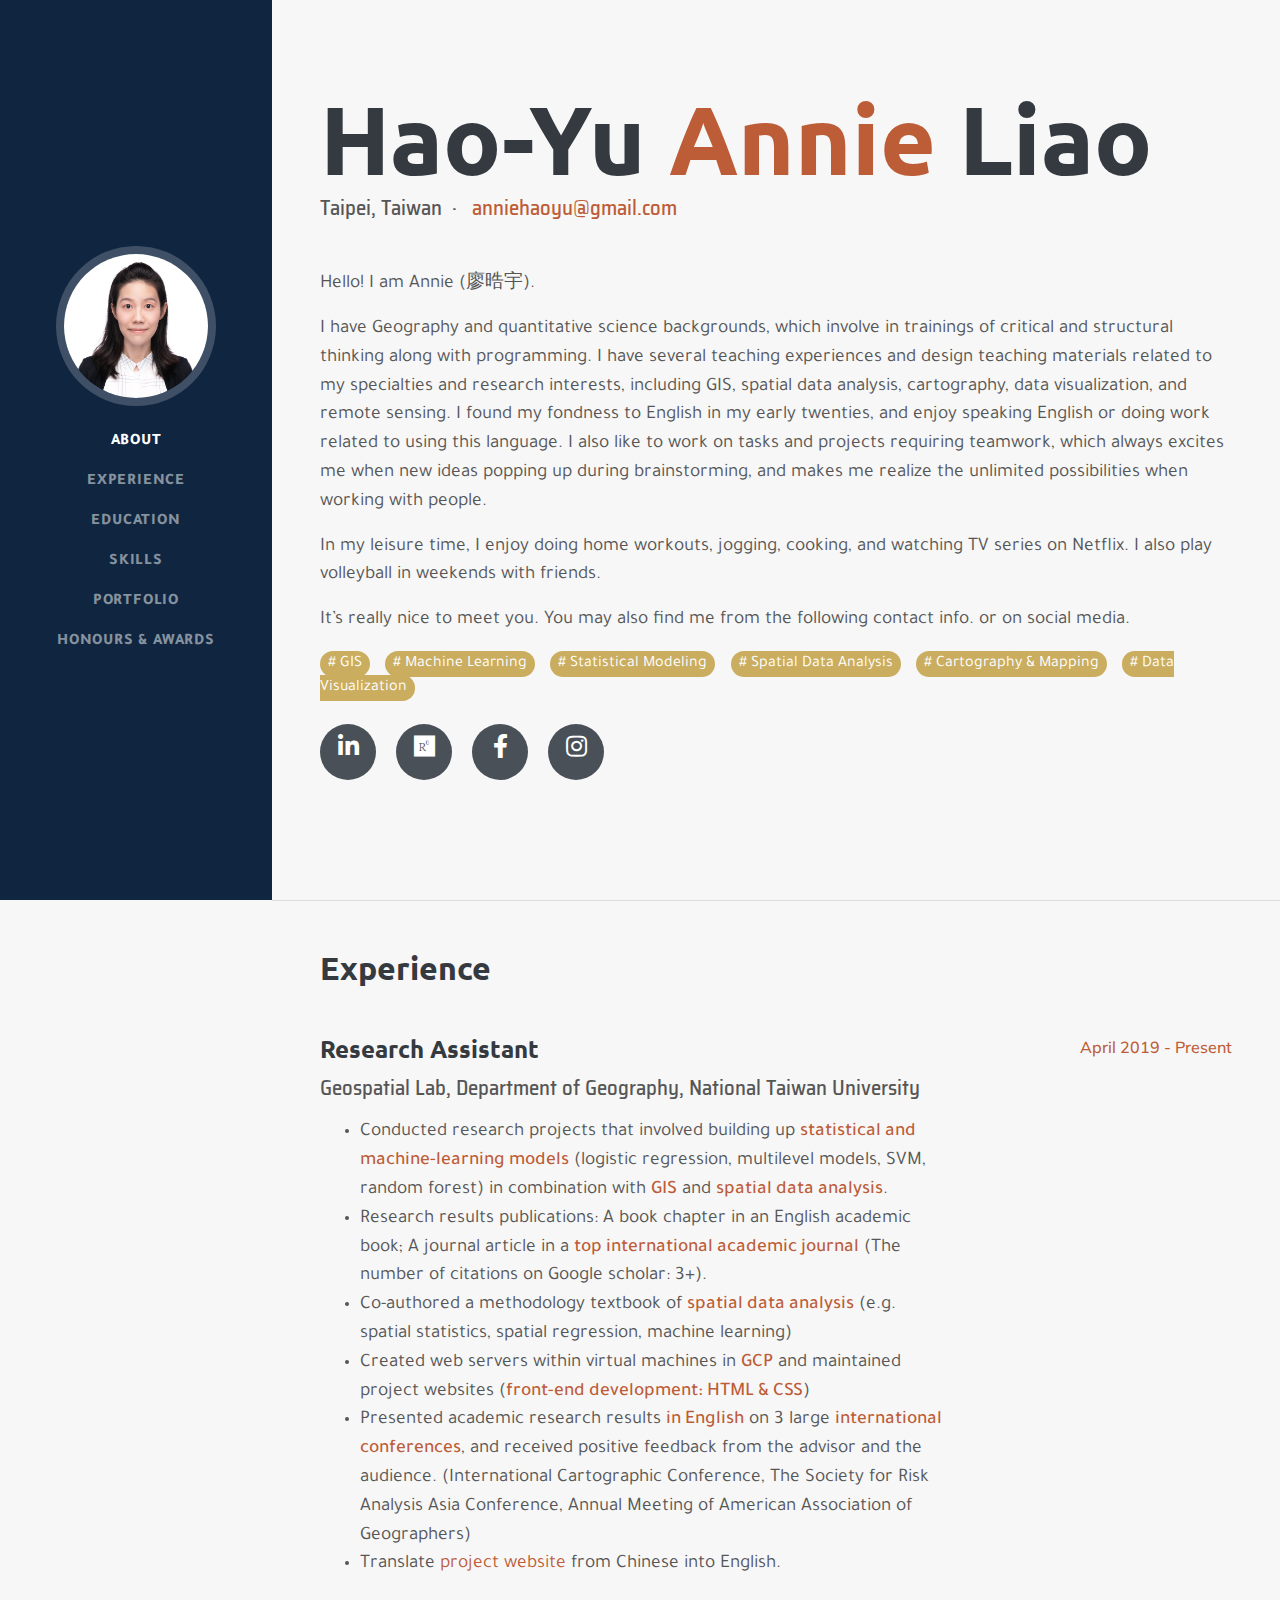
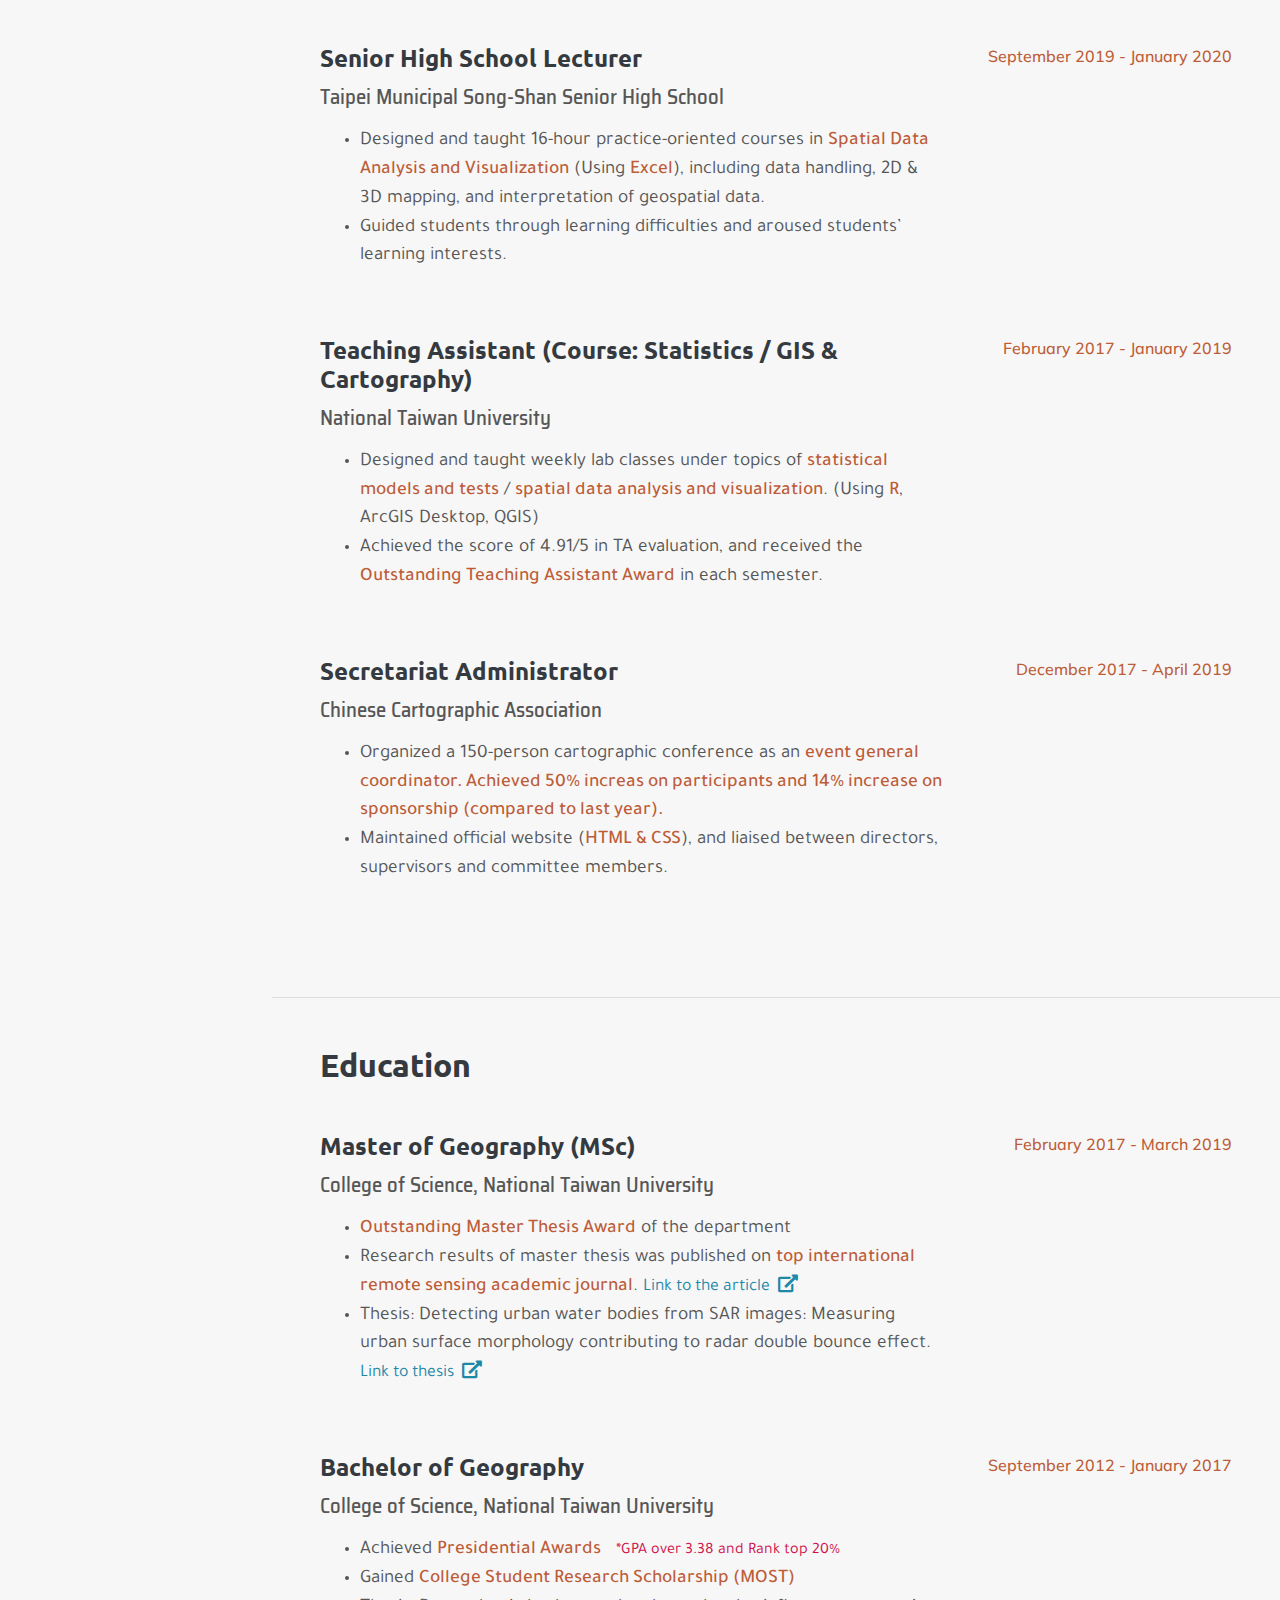
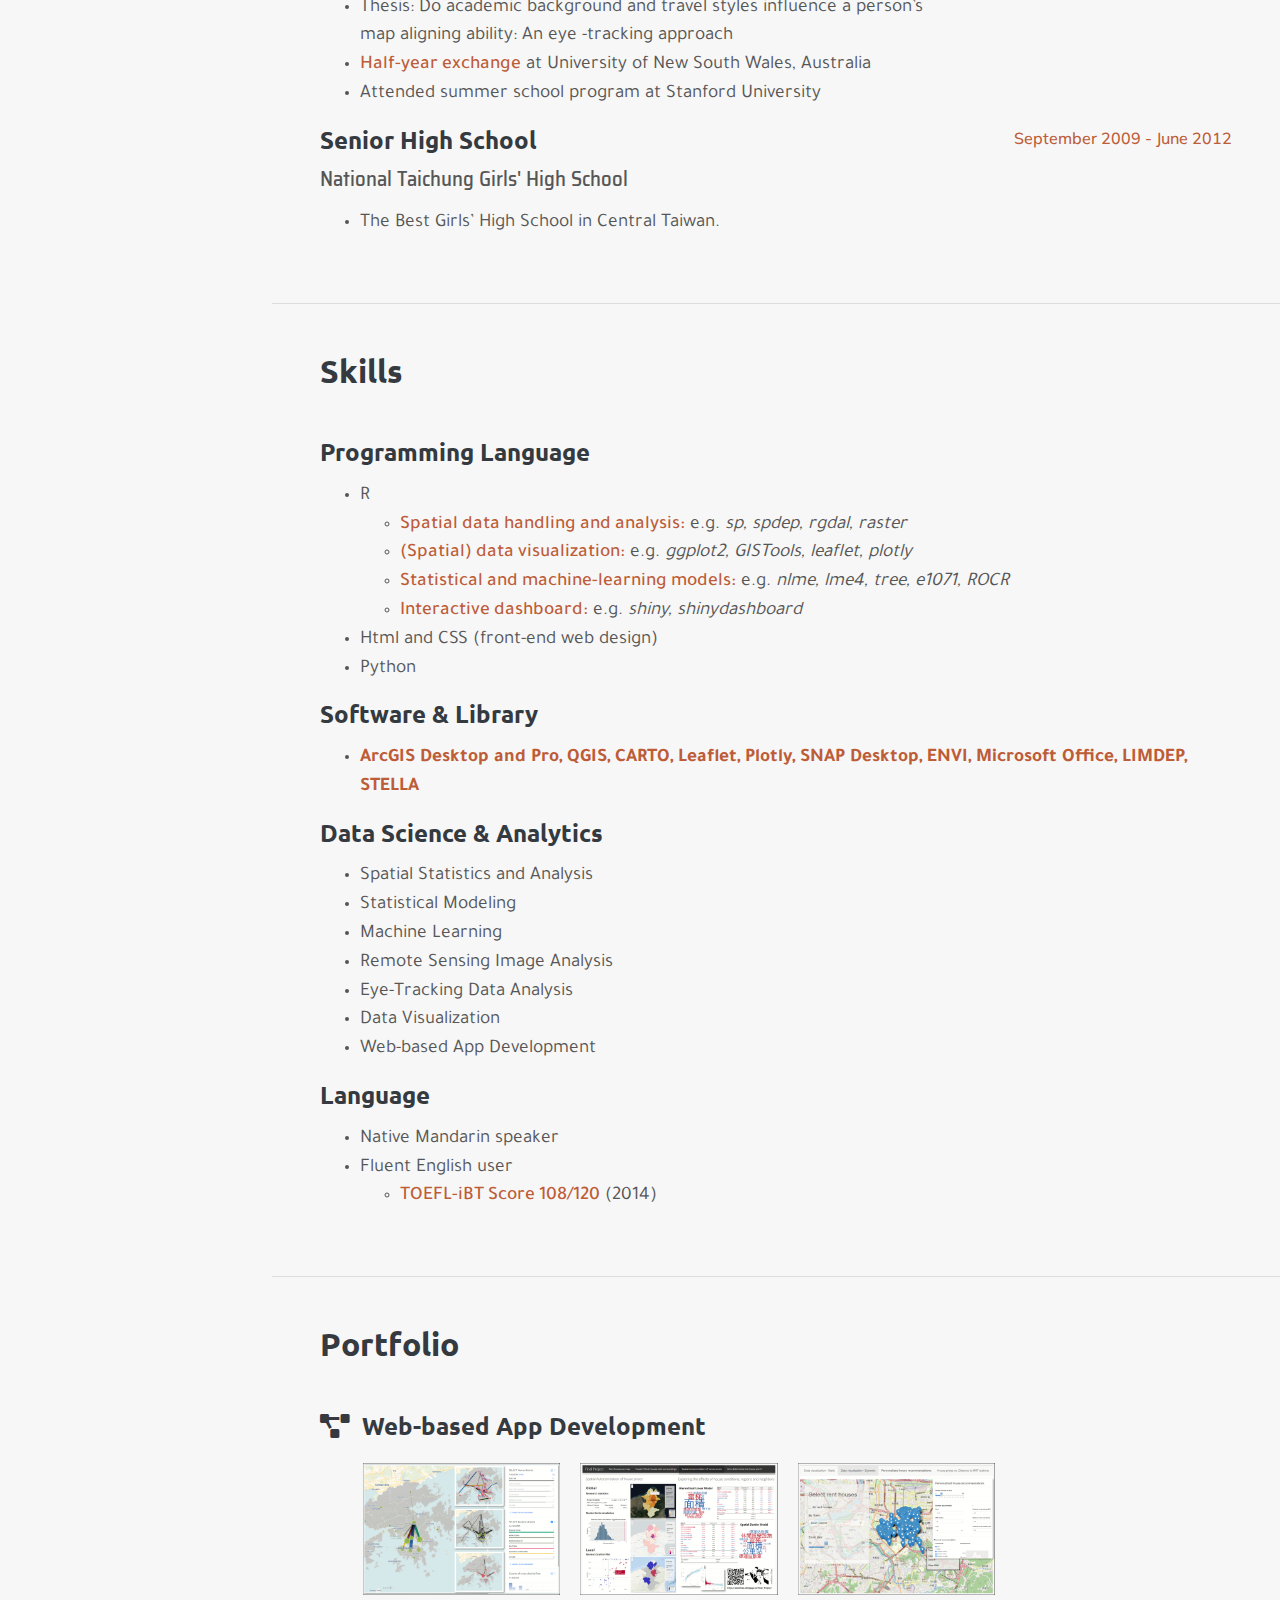
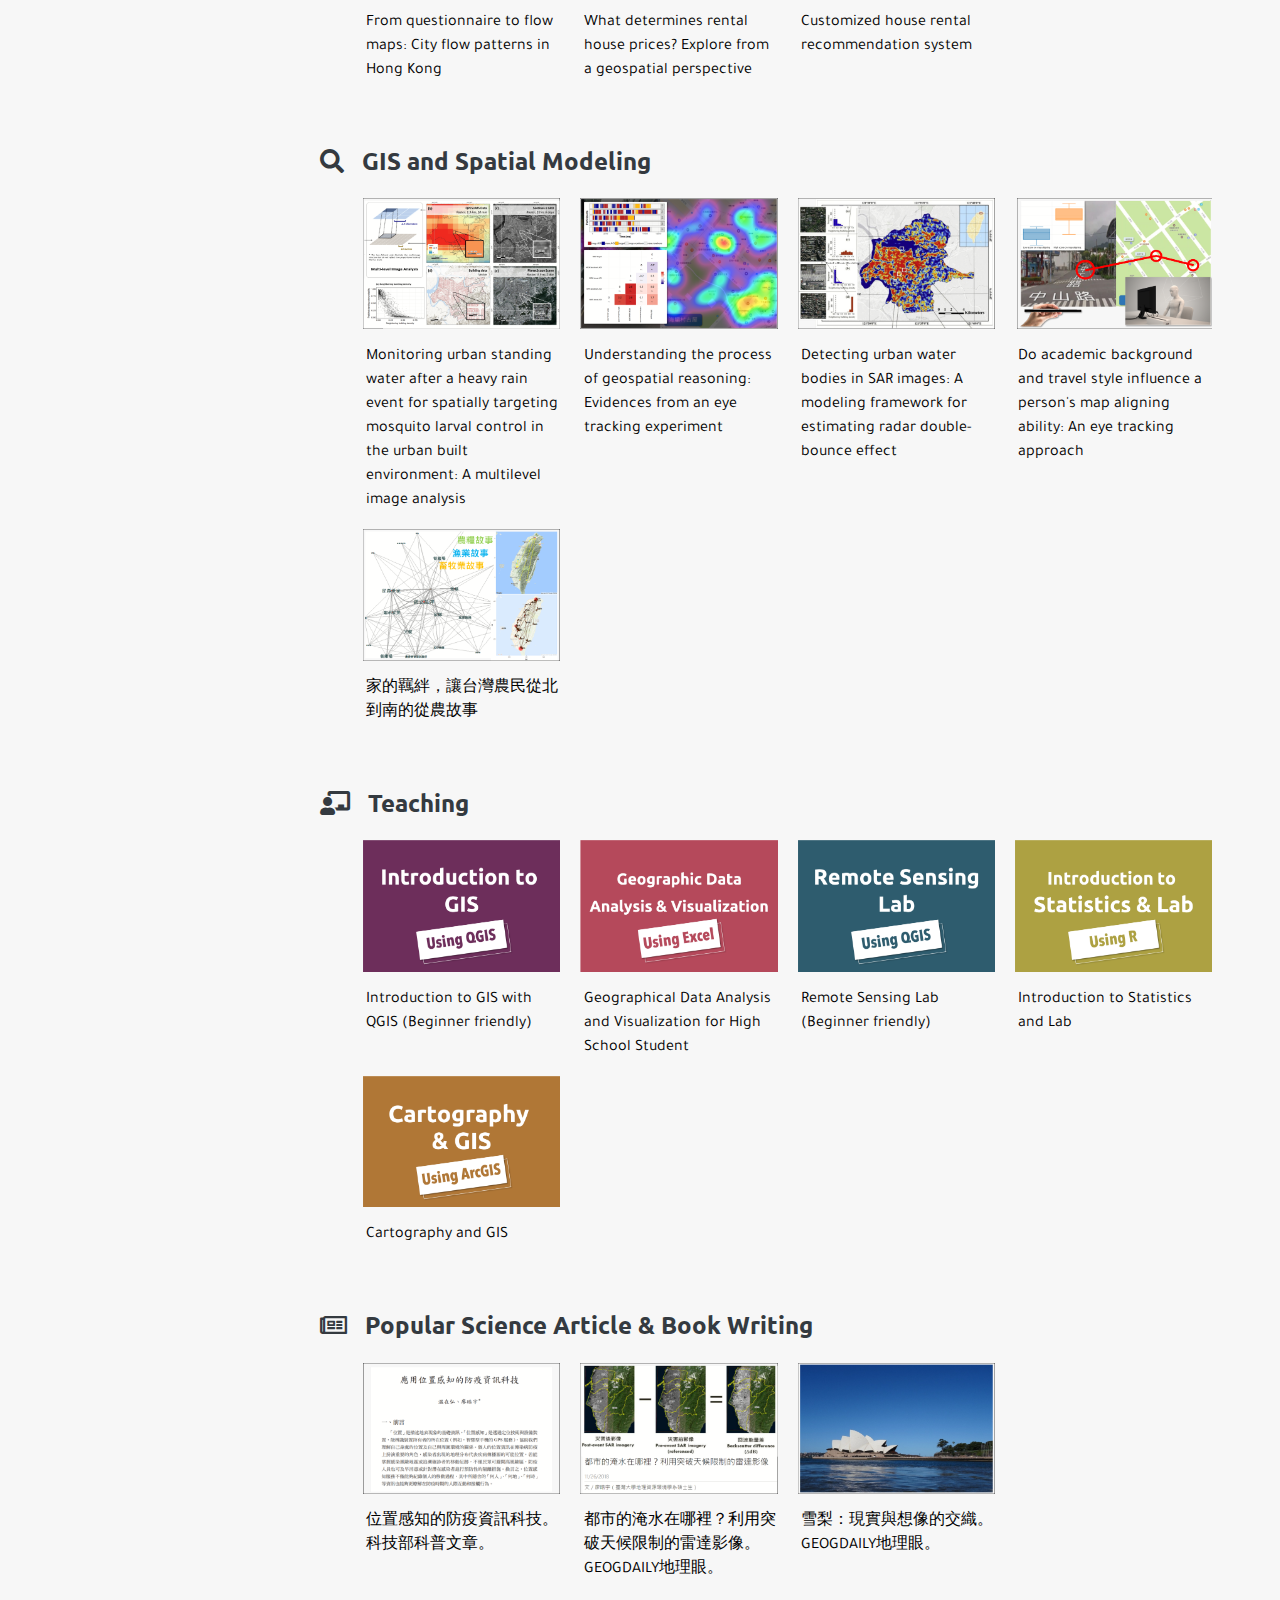
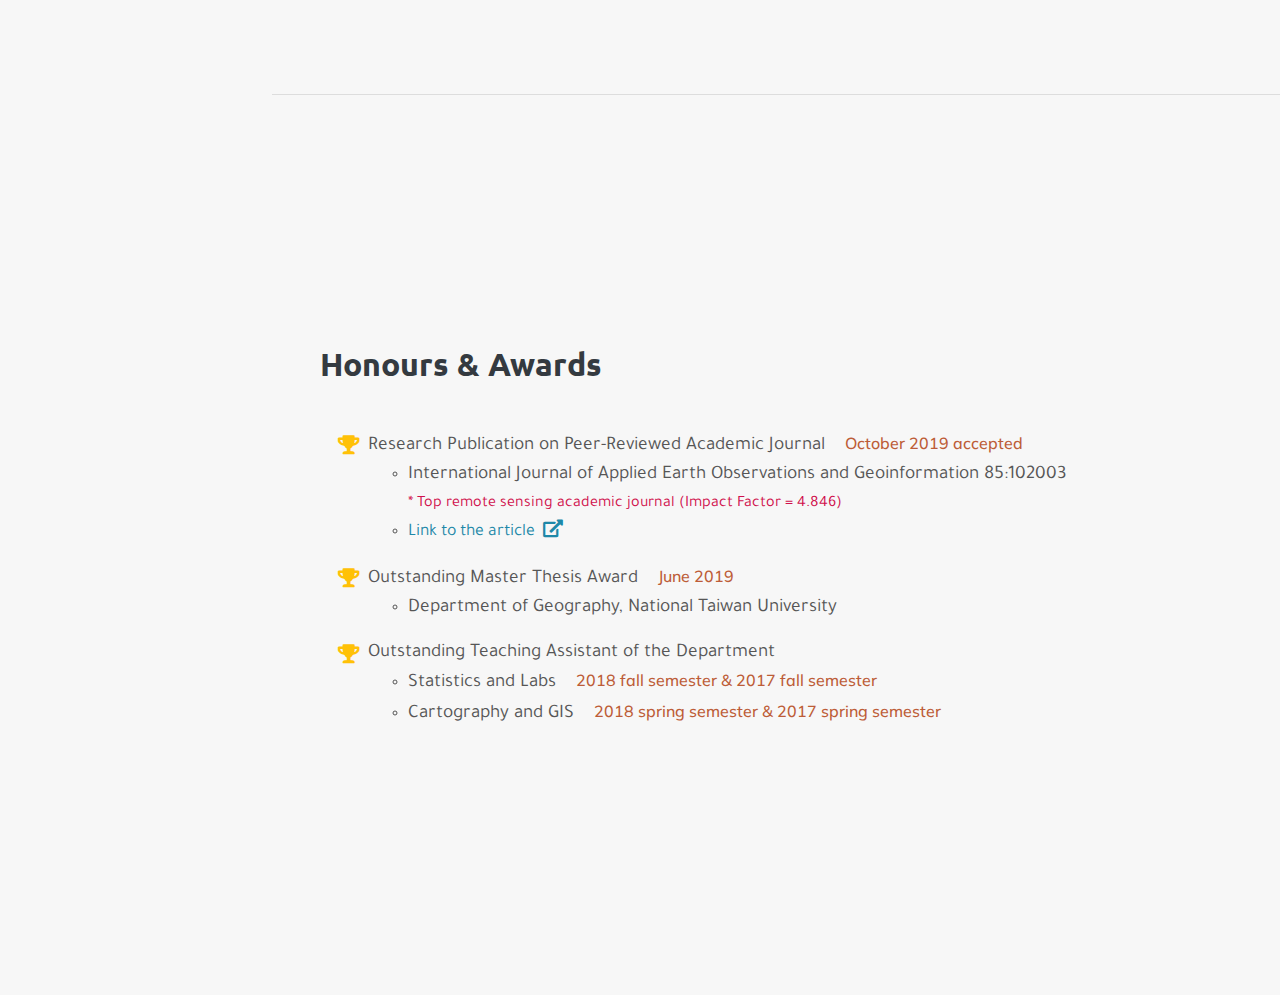
==== index.html @ 1899ee23 "Update homepage." ====
<!DOCTYPE html>
<html lang="en">

<head>

  <meta charset="utf-8">
  <meta name="viewport" content="width=device-width, initial-scale=1, shrink-to-fit=no">
  <meta name="description" content="">
  <meta name="author" content="">

  <title>HY Annie Liao</title>

  <!-- Bootstrap core CSS -->
  <link href="vendor/bootstrap/css/bootstrap.min.css" rel="stylesheet">

  <!-- Custom fonts for this template -->
  <link href="https://fonts.googleapis.com/css?family=Saira+Extra+Condensed:500,700" rel="stylesheet">
  <link href="https://fonts.googleapis.com/css?family=Muli:400,400i,800,800i" rel="stylesheet">
  <link href="vendor/fontawesome-free/css/all.min.css" rel="stylesheet">

  <!-- Custom styles for this template -->
  <link href="css/resume.min.css" rel="stylesheet">

  <!-- fonts add (HY) -->
  <link href="https://fonts.googleapis.com/css?family=Saira+Semi+Condensed|Ubuntu+Condensed|Ubuntu:700&display=swap" rel="stylesheet">
  <link href="https://fonts.googleapis.com/css?family=Alegreya|Baloo+2|Baloo+Da+2|Cambay|Catamaran|Hind+Madurai|Karla|Noto+Sans+TC|PT+Sans|Tajawal&display=swap" rel="stylesheet">


  <!-- test start here -->
  <script src="https://ajax.googleapis.com/ajax/libs/jquery/3.5.1/jquery.min.js"></script>
  <script src="https://maxcdn.bootstrapcdn.com/bootstrap/3.4.1/js/bootstrap.min.js"></script>


</head>

<body id="page-top">

  <nav class="navbar navbar-expand-lg navbar-dark bg-primary fixed-top" id="sideNav">
    <a class="navbar-brand js-scroll-trigger" href="#page-top">
      <span class="d-block d-lg-none">Hao-Yu Annie Liao</span>
      <span class="d-none d-lg-block">
        <img class="img-fluid img-profile rounded-circle mx-auto mb-2" src="img/profile_img_2.jpg" alt="">
      </span>
    </a>
    <button class="navbar-toggler" type="button" data-toggle="collapse" data-target="#navbarSupportedContent" aria-controls="navbarSupportedContent" aria-expanded="false" aria-label="Toggle navigation">
      <span class="navbar-toggler-icon"></span>
    </button>
    <div class="collapse navbar-collapse" id="navbarSupportedContent">
      <ul class="navbar-nav">
        <li class="nav-item">
          <a class="nav-link js-scroll-trigger" href="#about">About</a>
        </li>
        <li class="nav-item">
          <a class="nav-link js-scroll-trigger" href="#experience">Experience</a>
        </li>
        <li class="nav-item">
          <a class="nav-link js-scroll-trigger" href="#education">Education</a>
        </li>
        <li class="nav-item">
          <a class="nav-link js-scroll-trigger" href="#skills">Skills</a>
        </li>
        <li class="nav-item">
          <a class="nav-link js-scroll-trigger" href="#interests">Portfolio</a>
        </li>
        <li class="nav-item">
          <a class="nav-link js-scroll-trigger" href="#awards">Honours & Awards</a>
        </li>
      </ul>
    </div>
  </nav>

  <div class="container-fluid p-0">

    <section class="resume-section p-3 p-lg-5 d-flex align-items-center" id="about">
      <div class="w-100">
        <h1 class="mb-0">Hao-Yu
          <span class="text-primary">Annie</span>&nbsp;Liao
        </h1>
        <div class="subheading mb-5">Taipei, Taiwan&nbsp; · <!--&nbsp;&nbsp;(886) 928-765-842&nbsp;&nbsp; ·--> &nbsp;
          <a href="mailto:anniehaoyu@gmail.com">anniehaoyu@gmail.com</a>
        </div>


        <p class="lead mb-3">Hello! I am Annie (廖晧宇).</p>
        <p class="lead mb-3">I have Geography and quantitative science backgrounds, which involve in trainings of critical and structural thinking along with programming. I have several teaching experiences and design teaching materials related to my specialties and research interests, including GIS, spatial data analysis, cartography, data visualization, and remote sensing. I found my fondness to English in my early twenties, and enjoy speaking English or doing work related to using this language. I also like to work on tasks and projects requiring teamwork, which always excites me when new ideas popping up during brainstorming, and makes me realize the unlimited possibilities when working with people. </p>
        <p class="lead mb-3">In my leisure time, I enjoy doing home workouts, jogging, cooking, and watching TV series on Netflix. I also play volleyball in weekends with friends.</p>
        <p class="lead mb-3">It’s really nice to meet you. You may also find me from the following contact info. or on social media.</p>



        <span class = "hashtag"># GIS</span>
        <span class = "hashtag"># Machine Learning</span>
        <span class = "hashtag"># Statistical Modeling</span>
        <span class = "hashtag"># Spatial Data Analysis</span>
        <span class = "hashtag"># Cartography & Mapping</span>
        <span class = "hashtag"># Data Visualization</span>



        <div class="social-icons">

          <a href = "https://www.linkedin.com/in/%E6%99%A7%E5%AE%87-%E5%BB%96-839a151a5/" target="_blank">
            <i class="fab fa-linkedin-in"></i>
          </a>

          <a href = "https://www.researchgate.net/profile/Hao_Yu_Liao" target="_blank">
            <i class="fab fa-researchgate"></i>
          </a>

          <!--
          <a href="https://littleones.home.blog/" target="_blank">
            <i class="fab fa-wordpress"></i>
          </a>
        -->

          <a href = "https://www.facebook.com/haoyuannie" target="_blank">
            <i class="fab fa-facebook-f"></i>
          </a>

          <a href="https://www.instagram.com/littleones.annie/" target="_blank">
            <i class="fab fa-instagram"></i>
          </a>

        </div>
      </div>
    </section>


    <hr class="m-0">


    <section class="resume-section p-3 p-lg-5 d-flex justify-content-center" id="experience">
      <div class="w-100">
        <h2 class="mb-5">Experience</h2>

        <div class="resume-item d-flex flex-column flex-md-row justify-content-between mb-5">
          <div class="resume-content">
            <h3 class="mb-0">Research Assistant</h3>
            <div class="subheading mb-3">Geospatial Lab, Department of Geography, National Taiwan University</div>
            <p>
              <ul class="main-list">

                <li>Conducted research projects that involved building up <span class="empha">statistical and machine-learning models</span> (logistic regression, multilevel models, SVM, random forest) in combination with <span class="empha">GIS</span> and <span class="empha">spatial data analysis</span>.</li>
                <li>Research results publications: A book chapter in an English academic book; A journal article in a <span class="empha">top international academic journal</span> (The number of citations on Google scholar: 3+).</li>
                <li>Co-authored a methodology textbook of <span class="empha">spatial data analysis</span> (e.g. spatial statistics, spatial regression, machine learning)</li>
                <li>Created web servers within virtual machines in <span class="empha">GCP</span> and maintained project websites (<span class="empha">front-end development: HTML & CSS</span>)</li>
                <li>Presented academic research results <span class="empha">in English</span> on 3 large <span class="empha">international conferences</span>, and received positive feedback from the advisor and the audience. (International Cartographic Conference, The Society for Risk Analysis Asia Conference, Annual Meeting of American Association of Geographers)</li>
                <li>Translate <a href="http://www.igear.tw/" target="_blank">project website</a> from Chinese into English. </li>
              </ul>

            </p>
          </div>
          <div class="resume-date text-md-right">
            <span class="text-primary">April 2019 - Present</span>
          </div>
        </div>

        <div class="resume-item d-flex flex-column flex-md-row justify-content-between mb-5">
          <div class="resume-content">
            <h3 class="mb-0">Senior High School Lecturer</h3>
            <div class="subheading mb-3">Taipei Municipal Song-Shan Senior High School</div>
            <p>
              <ul class="main-list">

                <li>Designed and taught 16-hour practice-oriented courses in <span class="empha">Spatial Data Analysis and Visualization</span> (Using <span class="empha">Excel</span>), including data handling, 2D & 3D mapping, and interpretation of geospatial data.</li>
                <li>Guided students through learning difficulties and aroused students’ learning interests.</li>

              </ul>
            </p>
          </div>
          <div class="resume-date text-md-right">
            <span class="text-primary">September 2019 - January 2020</span>
          </div>
        </div>


        <div class="resume-item d-flex flex-column flex-md-row justify-content-between mb-5">
          <div class="resume-content">
            <h3 class="mb-0">Teaching Assistant (Course: Statistics / GIS & Cartography)</h3>
            <div class="subheading mb-3">National Taiwan University</div>
            <p>
              <ul class="main-list">

                <li>Designed and taught weekly lab classes under topics of <span class="empha">statistical models and tests</span> / <span class="empha">spatial data analysis and visualization</span>. (Using <span class="empha">R</span>, ArcGIS Desktop, QGIS)</li>
                <li>Achieved the score of 4.91/5 in TA evaluation, and received the <span class="empha">Outstanding Teaching Assistant Award</span> in each semester.  </li>

              </ul>
            </p>
          </div>
          <div class="resume-date text-md-right">
            <span class="text-primary">February 2017 - January 2019</span>
          </div>
        </div>


        <div class="resume-item d-flex flex-column flex-md-row justify-content-between mb-5">
          <div class="resume-content">
            <h3 class="mb-0">Secretariat Administrator</h3>
            <div class="subheading mb-3">Chinese Cartographic Association</div>
            <p>
              <ul class="main-list">

                <li>Organized a 150-person cartographic conference as an <span class="empha">event general coordinator<span>. Achieved <span class="empha">50% increas</span> on participants and <span class="empha">14% increase</span> on sponsorship (compared to last year). </li>
                <li>Maintained official website (<span class="empha">HTML & CSS</span>), and liaised between directors, supervisors and committee members.</li>

              </ul>
            </p>
          </div>
          <div class="resume-date text-md-right">
            <span class="text-primary">December 2017 - April 2019</span>
          </div>
        </div>


      </div>

    </section>

    <hr class="m-0">

    <section class="resume-section p-3 p-lg-5 d-flex align-items-center" id="education">
      <div class="w-100">
        <h2 class="mb-5">Education</h2>

        <div class="resume-item d-flex flex-column flex-md-row justify-content-between mb-5">
          <div class="resume-content">
            <h3 class="mb-0">Master of Geography (MSc)</h3>
            <div class="subheading mb-3">College of Science, National Taiwan University</div>

            <p>
              <ul class="main-list">
                <li><span class="empha">Outstanding Master Thesis Award</span> of the department</li>
                <li>Research results of master thesis was published on <span class="empha">top international remote sensing academic journal</span>. <a class = "web-link" href = "https://www.sciencedirect.com/science/article/pii/S0303243419306968" target = "_blank">Link to the article &nbsp;<i class="fas fa-external-link-alt"></i></a></li>
                <li>Thesis: Detecting urban water bodies from SAR images: Measuring urban surface morphology contributing to radar double bounce effect. <a class = "web-link" href = "https://www.airitilibrary.com/Publication/alDetailedMesh?docid=U0001-2603201908594100#Altmetrics" target = "_blank">Link to thesis &nbsp;<i class="fas fa-external-link-alt"></i></a></li>

              </ul>
            </p>

          </div>
          <div class="resume-date text-md-right">
            <span class="text-primary">February 2017 - March 2019</span>
          </div>
        </div>

        <div class="resume-item d-flex flex-column flex-md-row justify-content-between">
          <div class="resume-content">
            <h3 class="mb-0">Bachelor of Geography</h3>
            <div class="subheading mb-3">College of Science, National Taiwan University</div>
            <p>
              <ul class="main-list">
                <li>Achieved <span class="empha">Presidential Awards</span> &nbsp;&nbsp;<span class="memo">*GPA over 3.38 and Rank top 20%</span></li>
                <li>Gained <span class="empha">College Student Research Scholarship (MOST)</span></li>
                <li>Thesis: Do academic background and travel styles influence a person’s map aligning ability: An eye -tracking approach</li>
                <li><span class="empha">Half-year exchange</span> at University of New South Wales, Australia</li>
                <li>Attended summer school program at Stanford University</li>
              </ul>
            </p>
          </div>
          <div class="resume-date text-md-right">
            <span class="text-primary">September 2012 - January 2017</span>
          </div>
        </div>

        <div class="resume-item d-flex flex-column flex-md-row justify-content-between">
          <div class="resume-content">
            <h3 class="mb-0">Senior High School</h3>
            <div class="subheading mb-3">National Taichung Girls' High School</div>
            <p>
              <ul class="main-list">
                <li>The Best Girls’ High School in Central Taiwan. </li>

              </ul>
            </p>
          </div>
          <div class="resume-date text-md-right">
            <span class="text-primary">September 2009 - June 2012</span>
          </div>
        </div>




      </div>
    </section>

    <hr class="m-0">

    <section class="resume-section p-3 p-lg-5 d-flex align-items-center" id="skills">
      <div class="w-100">
        <h2 class="mb-5">Skills</h2>



        <div class="resume-item d-flex flex-column flex-md-row justify-content-between">
          <div class="resume-content">
            <h3 class="mb-0">Programming Language</h3>

            <p>
              <ul class="main-list">
                <li>R
                  <ul>
                    <li><span class="empha">Spatial data handling and analysis:</span> e.g. <span class="italic">sp, spdep, rgdal, raster</span></li>
                    <li><span class="empha">(Spatial) data visualization:</span> e.g. <span class="italic">ggplot2, GISTools, leaflet, plotly</span></li>
                    <li><span class="empha">Statistical and machine-learning models:</span> e.g. <span class="italic">nlme, lme4, tree, e1071, ROCR</span></li>
                    <li><span class="empha">Interactive dashboard:</span> e.g. <span class="italic">shiny, shinydashboard</span></li>
                  </ul>
                </li>
                <li>Html and CSS (front-end web design)</li>
                <li>Python</li>


              </ul>
            </p>
          </div>

        </div>


        <div class="resume-item d-flex flex-column flex-md-row justify-content-between">
          <div class="resume-content">
            <h3 class="mb-0">Software & Library</h3>

            <p>
              <ul class="main-list">
                <li><span class="empha2">ArcGIS Desktop and Pro, QGIS, CARTO, Leaflet, Plotly, SNAP Desktop, ENVI, Microsoft Office, LIMDEP, STELLA</span></li>

                <!--
                <li><span class="empha2">ArcGIS Desktop and Pro:</span> Spatial data handling, analysis, and visualization</li>
                <li><span class="empha2">QGIS:</span> Spatial data handling, analysis, and visualization</li>
                <li><span class="empha2">R:</span> Spatial data handling, analysis, and visualization</li>
                <li><span class="empha2">Leaflet:</span> Web-based interactive map</li>
                <li><span class="empha2">CARTO:</span> Basic spatial data analysis and instant interactive visualization</li>
                <li><span class="empha2">Excel:</span> 2D/3D, static/animated maps for instant visualization</li>
              -->

              </ul>
            </p>
          </div>

        </div>


        <div class="resume-item d-flex flex-column flex-md-row justify-content-between">
          <div class="resume-content">
            <h3 class="mb-0">Data Science & Analytics</h3>

            <p>
              <ul class="main-list">
                <li>Spatial Statistics and Analysis</li>
                <li>Statistical Modeling</li>
                <li>Machine Learning</li>
                <li>Remote Sensing Image Analysis</li>
                <li>Eye-Tracking Data Analysis</li>
                <li>Data Visualization</li>
                <li>Web-based App Development</li>


              </ul>
            </p>
          </div>

        </div>




        <div class="resume-item d-flex flex-column flex-md-row justify-content-between">
          <div class="resume-content">
            <h3 class="mb-0">Language</h3>

            <p>
              <ul class="main-list">

                <li>Native Mandarin speaker</li>

                <li>Fluent English user
                  <ul>
                    <li><span class="empha">TOEFL-iBT Score 108/120</span> (2014)</li>


                  </ul>
                </li>



              </ul>
            </p>
          </div>

        </div>


        <!--
        <div class="subheading mb-3">Programming Languages &amp; Tools</div>
        <ul class="list-inline dev-icons">
          <li class="list-inline-item">
            <i class="fab fa-html5"></i>
          </li>
          <li class="list-inline-item">
            <i class="fab fa-css3-alt"></i>
          </li>
          <li class="list-inline-item">
            <i class="fab fa-js-square"></i>
          </li>
          <li class="list-inline-item">
            <i class="fab fa-angular"></i>
          </li>
          <li class="list-inline-item">
            <i class="fab fa-react"></i>
          </li>
          <li class="list-inline-item">
            <i class="fab fa-node-js"></i>
          </li>
          <li class="list-inline-item">
            <i class="fab fa-sass"></i>
          </li>
          <li class="list-inline-item">
            <i class="fab fa-less"></i>
          </li>
          <li class="list-inline-item">
            <i class="fab fa-wordpress"></i>
          </li>
          <li class="list-inline-item">
            <i class="fab fa-gulp"></i>
          </li>
          <li class="list-inline-item">
            <i class="fab fa-grunt"></i>
          </li>
          <li class="list-inline-item">
            <i class="fab fa-npm"></i>
          </li>
        </ul>

        <div class="subheading mb-3">Workflow</div>
        <ul class="fa-ul mb-0">
          <li>
            <i class="fa-li fa fa-check"></i>
            Mobile-First, Responsive Design</li>
          <li>
            <i class="fa-li fa fa-check"></i>
            Cross Browser Testing &amp; Debugging</li>
          <li>
            <i class="fa-li fa fa-check"></i>
            Cross Functional Teams</li>
          <li>
            <i class="fa-li fa fa-check"></i>
            Agile Development &amp; Scrum</li>
        </ul>
      -->

      </div>
    </section>

    <hr class="m-0">

    <section class="resume-section p-3 p-lg-5 d-flex align-items-center" id="interests">
      <div class="w-100">
        <h2 class="mb-5">Portfolio</h2>


        <div class="resume-item d-flex flex-column flex-md-row justify-content-between mb-5">
          <div class="resume-content">
            <h3 class="mb-0"><i class="fas fa-project-diagram"></i> &nbsp;Web-based App Development</h3>
            <!--  <div class="subheading mb-3">subtitle</div>   -->


            <div class="port-big-box">
              <div class="port-box">
                <a data-modal-trigger="modal1-4">
                  <div class = "port-box-img">
                    <img class = "port-img" src = "./img/portfolio/project_hk_.png" width= 100% title="Read more...">
                    <!--
                    <div class="port-img-middle ">
                      <div class="port-img-text">Read more...</div>
                    </div>
                    -->
                  </div>
                </a>

                <a data-modal-trigger="modal1-4">
                  <p class = "port-box-text">From questionnaire to flow maps: City flow patterns in Hong Kong</p>
                </a>

              </div>

              <div class="port-box">
                <a data-modal-trigger="modal1-3">
                  <div class = "port-box-img">
                    <img class = "port-img" src = "./img/portfolio/project_rent_.png" width= 100% title="Read more...">
                    <!--
                    <div class="port-img-middle ">
                      <div class="port-img-text">Read more...</div>
                    </div>
                    -->
                  </div>
                </a>

                <a data-modal-trigger="modal1-3">
                  <p class = "port-box-text">What determines rental house prices? Explore from a geospatial perspective</p>
                </a>

              </div>


              <div class="port-box">
                <a data-modal-trigger="modal1-2">
                  <div class = "port-box-img">
                    <img class = "port-img" src = "./img/portfolio/project_system_.png" width= 100% title="Read more...">
                    <!--
                    <div class="port-img-middle ">
                      <div class="port-img-text">Read more...</div>
                    </div>
                    -->
                  </div>
                </a>

                <a data-modal-trigger="modal1-2">
                  <p class = "port-box-text">Customized house rental recommendation system</p>
                </a>

              </div>




            </div>

            <!-- Modal-->
            <div class="modal" data-modal-name="modal1-4" data-modal-dismiss>
                <div class="modal__dialog">
                    <header class="modal__header">
                        <h4 class="modal__title modal-title">From questionnaire to flow maps: City flow patterns in Hong Kong</h4>
                    </header>

                    <div class="modal__content">
                      <p></p>
                      <p class = "modal-p mb-0">Link to the interactive web map! </p>
                      <ul class="modal-list">
                        <li><a class = "web-link-light" href = "https://anniehaoyu.carto.com/builder/dd95e635-9bbe-43fc-ab46-bd30c4610f0f/embed" target  = "_blank">Routine flow &nbsp;<i class="fas fa-external-link-alt"></i></a></li>
                        <li><a class = "web-link-light" href = "https://anniehaoyu.carto.com/builder/4dcbcdb1-71bd-4251-8ebb-7609cb65fe5a/embed" target  = "_blank">Usual-visit flow &nbsp;<i class="fas fa-external-link-alt"></i></a></li>
                      </ul>

                      <p class = "modal-p">This project proposes an analytic framework for making city flow maps of Hong Kong from questionnaire data. We built up a workflow of extracting and defining different migration types including routine flows and usual-visit flows. They can be visualized at two scales, either plotting every individual’s flow or mapping flows between districts which aggregate individual data. </p>

                      <p class = "modal-p">Data cleaning, processing, and building geographical dataset were all done with <span class = "empha-black">R programming</span>. Interactive web maps were made with <span class = "empha-black">CARTO</span>.</p>

                      <p class = "modal-p note">*On account of privacy issue, only the cross-district flow maps (which aggregate individual flows to administrative divisions) are shown here (the links above).</p>


                    </div>
                </div>
            </div>

            <div class="modal" data-modal-name="modal1-3" data-modal-dismiss>
                <div class="modal__dialog">
                    <header class="modal__header">
                        <h4 class="modal__title modal-title">What determines rental house prices? Explore from a geospatial perspective</h4>
                    </header>

                    <div class="modal__content">
                      <p></p>
                      <p class = "modal-p"><a class = "web-link-light" href = "https://annieliao.shinyapps.io/Final_Project/" target  = "_blank">Link to the app! &nbsp;<i class="fas fa-external-link-alt"></i></a></p>

                      <p class = "modal-p">This project explores the spatial patterns of rental house prices and reveals the factors that determine the prices. The spatial analysis in this study were all done in <span class="empha-black">R</span>, and the results were wrapped up in an <span class="empha-black">interactive app</span> built with <span class="empha-black">R shiny</span>.</p>

                      <p class = "modal-p mb-0">For more details: </p>
                      <ul class="modal-list">
                        <li >View the <a class="file" href = "./files/project_rent_intro.pdf" target  = "_blank">background of this project &nbsp;<i class="far fa-folder-open"></i></a> (in chinese). </li>
                        <li>View the <a class="file" href = "./files/project_rent_slide.pptx" download >oral presentation slides &nbsp;<i class="far fa-folder-open"></i></a> with full description of the project. </li>
                      </ul>

                      <p class = "modal-p note">* This system is a team project with my two classmates in graduate schools, 劉怡慧 and 謝澤星. </p>


                    </div>
                </div>
            </div>

            <div class="modal" data-modal-name="modal1-2" data-modal-dismiss>
                <div class="modal__dialog">
                    <header class="modal__header">
                        <h4 class="modal__title modal-title">Customized house rental recommendation system</h4>
                    </header>

                    <div class="modal__content">
                      <p></p>
                      <p class = "modal-p"><a class = "web-link-light" href = "https://r05228019.shinyapps.io/Mid-project/" target  = "_blank">Link to the system! &nbsp;<i class="fas fa-external-link-alt"></i></a></p>

                      <p class = "modal-p">In Taiwan, the <a class = "web-link-light" href = "https://rent.591.com.tw/?kind=0&region=1" target  = "_blank">591 house rental website</a> is one of the most commonly used platforms for people to look for house rentals. When searching rental homes, a convenient location with great accessibility to public transport is often a major concern, especially in cities. </p>

                      <p class = "modal-p">However, the 591 house rental website provides the distance between the listed houses and the closest MRT stations; however, besides MRT services, bus and bike-sharing systems are also very common public transportation in the Taipei metropolitan area including Taipei and New Taipei City. Moreover, each house searcher may have their own preferences for public transport. While some people consider bus system convenient to take them anywhere in the city, some might value travel time more and prefer the MRT to bus services since it is less likely to be affected by traffic jams.</p>

                      <p class = "modal-p">Therefore, we designed an innovative house rental recommendation system and built up a prototype with <span class="empha-black">R shiny</span>. This system enables users to not only filter available houses by district, price and area, but input their personal preferences for the accessibility to different kinds of public transport. Our system will list customized searching results in order, and also show the location of each recommended house on an interactive map.</p>

                      <p class = "modal-p mb-0">For more details:</p>
                      <ul class="modal-list">
                        <li>View the <a class="file" href = "./files/project_system_intro.pdf" target="_blank" >background of this project &nbsp;<i class="far fa-folder-open"></i></a> (in chinese).</li>
                        <li>View the <a class="file" href = "./files/project_system_slide.pptx" download >oral presentation slides &nbsp;<i class="far fa-folder-open"></i></a> with full description of the project. </li>
                      </ul>

                      <p class = "modal-p note">*This system is a team project with my two classmates in graduate schools, 劉怡慧 and 謝澤星. </p>

                    </div>
                </div>
            </div>




          </div>
        </div> <!-- Project and System, Portfolio -->


        <div class="resume-item d-flex flex-column flex-md-row justify-content-between mb-5">
          <div class="resume-content">
            <h3 class="mb-0"><i class="fas fa-search"></i> &nbsp; GIS and Spatial Modeling</h3>
            <!--  <div class="subheading mb-3">subtitle</div>   -->

            <div class="port-big-box">
              <div class="port-box">
                <a data-modal-trigger="modal2-4">
                  <div class = "port-box-img">
                    <img class = "port-img" src = "./img/portfolio/research_dengue_.png" width= 100% title="Read more...">
                    <!--
                    <div class="port-img-middle ">
                      <div class="port-img-text">Read more...</div>
                    </div>
                    -->
                  </div>
                </a>

                <a data-modal-trigger="modal2-4">
                  <p class = "port-box-text">Monitoring urban standing water after a heavy rain event for spatially targeting mosquito larval control in the urban built environment: A multilevel image analysis</p>
                </a>

              </div>

              <div class="port-box">
                <a data-modal-trigger="modal2-3">
                  <div class = "port-box-img">
                    <img class = "port-img" src = "./img/portfolio/research_eyetracking_.png" width= 100% title="Read more...">
                    <!--
                    <div class="port-img-middle ">
                      <div class="port-img-text">Read more...</div>
                    </div>
                    -->
                  </div>
                </a>

                <a data-modal-trigger="modal2-3">
                  <p class = "port-box-text">Understanding the process of geospatial reasoning: Evidences from an eye tracking experiment</p>
                </a>

              </div>


              <div class="port-box">
                <a data-modal-trigger="modal2-2">
                  <div class = "port-box-img">
                    <img class = "port-img" src = "./img/portfolio/research_sar_.png" width= 100% title="Read more...">
                    <!--
                    <div class="port-img-middle ">
                      <div class="port-img-text">Read more...</div>
                    </div>
                    -->
                  </div>
                </a>

                <a data-modal-trigger="modal2-2">
                  <p class = "port-box-text">Detecting urban water bodies in SAR images: A modeling framework for estimating radar double-bounce effect</p>
                </a>

              </div>


              <div class="port-box">
                <a data-modal-trigger="modal2-1">
                  <div class = "port-box-img">
                    <img class = "port-img" src = "./img/portfolio/research_eyetrackingold_.png" width= 100% title="Read more...">
                    <!--
                    <div class="port-img-middle ">
                      <div class="port-img-text">Read more...</div>
                    </div>
                    -->
                  </div>
                </a>

                <a data-modal-trigger="modal2-1">
                  <p class = "port-box-text">Do academic background and travel style influence a person's map aligning ability: An eye tracking approach</p>
                </a>

              </div>

              <!-- HERE  -->

              <div class="port-box new-line">
                <a data-modal-trigger="modal1-1">
                  <div class = "port-box-img">
                    <img class = "port-img" src = "./img/portfolio/project_news_.png" width= 100% title="Read more...">
                    <!--
                    <div class="port-img-middle ">
                      <div class="port-img-text">Read more...</div>
                    </div>
                    -->
                  </div>
                </a>

                <a data-modal-trigger="modal1-1">
                  <p class = "port-box-text">家的羈絆，讓台灣農民從北到南的從農故事</p>
                </a>

              </div>

            </div>

            <!-- Modal-->
            <div class="modal" data-modal-name="modal2-4" data-modal-dismiss>
                <div class="modal__dialog">
                    <header class="modal__header">
                        <h4 class="modal__title modal-title">Monitoring urban standing water after a heavy rain event for spatially targeting mosquito larval control in the urban built environment: A multilevel image analysis</h4>
                    </header>

                    <div class="modal__content">
                      <p></p>

                      <h4 class = "modal-subtitle">Abstract</h4>

                      <p class = "modal-p">Under the impact of global warming and climate change, mosquito-borne diseases, such as dengue fever and Zika virus, are expanding geographically in subtropical metropolises due to the high weather sensitivity of vectors and viruses. Rain-induced standing water bodies in cities could become mosquito larvae-favorable environments and trigger disease transmission in high populated areas. However, investigating possible mosquito breeding sites is a labor-intensive campaign for health authorities; it is also difficult to effectively identify specific rain-induced standing water environments, such as water-filled containers and watery facilities. The objective of this study is to propose a multilevel image analysis framework that integrates the multi-source remote sensing data of weather and built environments from various spatial scales to identify urban rain-induced standing water environments. Our aims are not only to locate potential standing water after a heavy rain but also to identify water-prone urban environmental characteristics along with different rainfall patterns, such as rain quantity, intensity and duration. Our multilevel modeling results indicate that urban areas with neighboring areas with low density or low-height buildings (e.g., less compact regions) and high-density greenness (e.g., urban gardens, parks, or sidewalk trees) are more susceptible to having standing water after rainfall. Moreover, a larger rainfall quantity under these building characteristics could promote the occurrence probability of standing water, whereas a higher rainfall intensity reduces the probability. In summary, the methodological framework demonstrates the feasibility of integrating multiscale remote sensing imagery to effectively detect after-rain standing water, and our findings could also provide health authorities with reference guidelines for geographically prioritizing the targets of mosquito larval control and elimination in urban areas.
                      </p>

                      <h4 class = "modal-subtitle">Keywords:</h4>
                      <p class = "modal-p">rain-induced standing water, built environment, remote sensing, mosquito-borne diseases, multilevel modeling</p>

                    </div>
                </div>
            </div>

            <div class="modal" data-modal-name="modal2-3" data-modal-dismiss>
                <div class="modal__dialog">
                    <header class="modal__header">
                        <h4 class="modal__title modal-title">Understanding the process of geospatial reasoning: Evidences from an eye tracking experiment</h4>
                    </header>

                    <div class="modal__content">
                      <p></p>

                      <p class = "modal-p mb-0">Short cut to knowing this study: </p>
                      <ul class="modal-list">
                        <li><a class = "file" href = "./files/research_eyetracking_slide.pdf" target  = "_blank">View the oral presentation slides. (2020 ICC Conference in Tokyo) &nbsp;<i class="far fa-folder-open"></i></a></li>

                      </ul>


                      <p class = "modal-p">People need the help of maps during traveling or finding a new restaurant. Maps carry geospatial information of a place, such as landmarks, street names, road structures, coordinate systems and so on. When people are reading maps, the first thing to do is to fit the 2D map into the 3D real world, aligning the map to the environment to build a sense of direction. This process is called the map alignment. Yet, when the map and the environment are not perfectly aligned, people need to rotate either one to match the two spaces. During this process, the extra time and effort that cause people to perform this rotation is considered the alignment effect. </p>

                      <p class = "modal-p">In previous studies, people’s mental rotation ability has been found related to the difficulties they may encounter when reading misaligned maps. A person with a high mental rotation ability is more likely to get free from the alignment effect. However, if we want to improve the rotation and map aligning skills, it is not only about knowing what causes the alignment effect but how people process spatial information when reading maps and rotate different spaces. Fortunately, the eye tracing technique can record and visualize where people see, revealing how people read things and providing insights into their ways of reasoning and problem solving. Therefore, this study took an eye tracking approach to explore the process of how people reason spaces and build senses of direction from map-environment aligning tasks. </p>

                      <p class = "modal-p">We designed 6 map aligning tasks with varied difficulties and different numbers of elements in the map, and randomly chose 12 university students to participate the experiment. After the experiment, we classified eye tracking data from the 12 subjects into three groups (low, medium and high) based on their map aligning skills, and built an analysis framework to explore the spatial reasoning process among different groups. The comparison and the eye movement pattern from group HIGH in specific, may help us identify important map aligning strategies and establish guidelines to map design. </p>

                      <p class = "modal-p">Our preliminary results showed that group HIGH subjects shared similar eye patterns when aligning maps, implying that common rules of geospatial reasoning could be identified. Also, while group LOW subjects spent more time on maps in difficult tasks, landmarks could be better clues than street names to rotate the spaces and build a sense of direction. Meanwhile, more times of matching the same of object between the map and the environment may help the alignment process as well. In sum, we built up a research framework for not only measuring people’s map aligning performances but identifying some common rules of map-and-real-world rotation to fit the two geo-spaces in a more effective way. Last but not least, this study also lightens up the importance and value of adopting an eye tracking approach in cartographic studies, and brings a new perspective to understand the process of geo-space reasoning.  </p>

                      <p class = "modal-p">After all, our eyes never lie!</p>


                    </div>
                </div>
            </div>

            <div class="modal" data-modal-name="modal2-2" data-modal-dismiss>
                <div class="modal__dialog">
                    <header class="modal__header">
                        <h4 class="modal__title modal-title">Detecting urban water bodies in SAR images: A modeling framework for estimating radar double-bounce effect</h4>
                    </header>

                    <div class="modal__content">
                      <p></p>

                      <p class = "modal-p mb-0">Short cut to knowing this study: </p>
                      <ul class="modal-list">
                        <li><a class = "file" href = "./files/research_sar_slide.pdf" target  = "_blank">View the oral presentation slides. (Thesis oral defense) &nbsp;<i class="far fa-folder-open"></i></a></li>

                      </ul>

                      <h4 class = "modal-subtitle">Abstract</h4>


                      <p class = "modal-p">Satellite remote sensing is an effective method for extracting water bodies on a large scale. Radar imagery, such as synthetic aperture radar (SAR) imagery, can penetrate clouds and provide opportunities for water body identification when in situ observations are difficult to obtain because of severe weather conditions. However, when using SAR images in urban areas to extract water bodies, the radar’s double-bounce effect results in complicated backscatter patterns of water near urban features such as buildings due to the side-looking properties of SAR sensors and the vertical urban structures. Therefore, the objective of this study is to propose a reliable urban water extraction framework for SAR images that integrates urban surface morphological features for controlling radar’s multiple bounces. Statistical (logistic regression) and machine-learning (random forest) models were used to explore how radar’s double-bounce effect influences the prediction performance of urban water extraction. Our findings indicate that when extracting urban water bodies, urban water’s backscatter values could be significantly interfered by the neighboring building density above a threshold height that contributes to radar’s multiple bounces. Without model calibration, our framework incorporating urban surface morphology demonstrates high prediction ability with an Area Under the Curve (AUC) of 0.914 and with 97.0% of urban water cells correctly identified by testing in another city sharing similar urban forms. In summary, our study provides a better understanding of the role of the urban surface morphology in the double-bounce effect in SAR images, specifically for differentiating urban water and land, thereby improving the accuracy of urban water extraction and enhancing the feasibility of further applications of SAR imagery under complex urban landscapes.
                      </p>

                      <h4 class = "modal-subtitle">Research Highlights</h4>
                      <ul>
                        <li>We clarified the urban morphological roles in water detection from SAR images.</li>
                        <li>Our model captures the spatial heterogeneity of radar’s double-bounce effect.</li>
                        <li>Neighboring building density could contribute to radar’s multiple bounces.</li>
                        <li>Our model can be applied to another city that shares similar urban forms.</li>
                      </ul>

                      <h4 class = "modal-subtitle">Keywords</h4>
                      <p class = "modal-p">Synthetic aperture radar (SAR) images, Urban morphology, Water body extraction, Radar’s double-bounce effect, Sentinel-1 satellites</p>

                      <p class = "modal-p mb-0">For more details: </p>
                      <ul class="modal-list">
                        <li><a class = "web-link-light" href = "https://www.sciencedirect.com/science/article/pii/S0303243419306968" target  = "_blank">View the published journal article. &nbsp;<i class="fas fa-external-link-alt"></i></a></li>

                      </ul>

                    </div>
                </div>
            </div>

            <div class="modal" data-modal-name="modal2-1" data-modal-dismiss>
                <div class="modal__dialog">
                    <header class="modal__header">
                        <h4 class="modal__title modal-title">Do academic background and travel style influence a person's map aligning ability: An eye tracking approach</h4>
                    </header>

                    <div class="modal__content">
                      <p></p>

                      <p class = "modal-p mb-0">Short cut to knowing this study: </p>
                      <ul class="modal-list">
                        <li><a class = "file" href = "./files/research_eyetrackingold_slide.pdf" target  = "_blank">View the oral presentation slides. (2016 AAG Annual Meeting in Boston) &nbsp;<i class="far fa-folder-open"></i></a></li>

                      </ul>

                      <p class = "modal-p">When people are visiting a place that they have never been before, maps can be very useful to help people grab information of the surroundings and build a sense of direction. Yet, in reality, during most of the time, the direction of the map is not perfectly aligned to the street view in front of them, which requires people to make some degrees of map rotation. During this process, the extra time and effort taken for people to match the map and the real-world environment is called the alignment effect. </p>

                      <p class = "modal-p">The alignment effect was proved in previous studies to be positively correlated to a person’s mental rotation ability. However, whether mental rotation is a nature or nurture ability has gone through long debates, which have highlighted some biological factors such as sex, hormones, and brain structures, and a person’s spatial experiences including educational backgrounds, social gender roles, spatial tasks and activities. From another perspective, some studies proposed that mental rotation abilities are hybrids of nature and nurture related factors, which were intertwined in a manner that were difficult to separate from. These factors are found to be related to a person’s mental rotation ability; however, in reality, whether and how spatial experiences may influence people’s map aligning abilities remain unclear. Therefore, this study took people’s academic backgrounds and travel styles as factors from two aspects to explore the relationship between a person’s nurture experiences and his/her map aligning abilities.
                      </p>

                      <p class = "modal-p">We designed an experiment framework to answer this curiosity, which included designing map aligning tasks with varied difficulties, drawing up questionnaires that evaluate people’s educational backgrounds and travel style, and applying eye tracking techniques to capture peoples’ attention and identify different reading processes that could result from different nurture experiences. Our results show that people with more mathematical and logical trainings during their educations have better map aligning performances. As for different travel styles, independent travel experiences including self-driving and having private tours may also develop a person’s map aligning skills, resulting in higher scores of map aligning tasks from our experiment. Moreover, the interaction effects of people’s education and travel factors imply that travel experiences have more profound impacts on people with less mathematical education backgrounds. </p>

                      <p class = "modal-p">At last, what does the eye movement data tells us? Besides having a more independent travel plan in the next trip, how can people improve their map aligning skills? By learning the eye movement from people with high performances, grabbing key elements such as landmarks and street names could be helpful for the alignment. Also, matching the same elements between the map and the environment back and forth may build up a stronger sense of integration of the two spaces, and make the rotation become easier. </p>

                      <p class = "modal-p">In the end, this study reveals the value and importance of the nurture effects that can cultivate a person’s map-aligning skills, especially with independent travel styles and mathematical academic trainings. Also, with the eye tracking techniques, a more effective way of aligning 2D maps to the environment can be followed to build spatial understandings of the real world with the help of maps, and improve map-aligning abilities. </p>


                    </div>
                </div>
            </div>

            <div class="modal" data-modal-name="modal1-1" data-modal-dismiss>
                <div class="modal__dialog">
                    <header class="modal__header">
                        <h4 class="modal__title modal-title">家的羈絆，讓台灣農民從北到南的從農故事</h4>
                    </header>

                    <div class="modal__content">

                      <p class = "modal-p">This project build up a prototype for analyzing and visualization texts. We took the story articles on the <a class = "web-link-light" href = "https://academy.coa.gov.tw/YF/success.php" target  = "_blank">Youth Farming Counselling Platform</a> as our study case, parsing texts to extract key information and build up relationships between keywords. In other words, this framework proposes an analytic framework that converts text materials into structured data to quantify and visualize stories. </p>

                      <p class = "modal-p">The analysis and visualization were all done with <span class="empha-black">R programming</span>.</p>


                      <p><img src="./img/portfolio/modal_1-1_1.png" alt="" /></p>
                      <p class = "modal-p note">Figure 1. Extracting story keywords in the articles. </p>

                      <p><img src="./img/portfolio/modal_1-1_2.png" alt="" /></p>
                      <p><img src="./img/portfolio/modal_1-1_3.png" alt="" /></p>
                      <p class = "modal-p note">Figure 2. Using text network analysis to explore the relationship between key concepts in each story. </p>

                      <p><img src="./img/portfolio/modal_1-1_4.png" alt="" /></p>
                      <p class = "modal-p note">Figure 3. Visualizing farmers’ trajectories which show different farming and migrating patterns in each story, such as farming generations and returning to hometown. </p>

                      <p class = "modal-p">For more details: </p>
                      <ul class="modal-list">
                        <li>View the <a class="file" href = "./files/project_news_slide.pptx" download >oral presentation slides &nbsp;<i class="far fa-folder-open"></i></a> with full description of the project. </li>
                      </ul>

                      <p class = "modal-p note">*This is a team project with my two classmates in graduate school, 卓宛嫺 and 侯孟秀.</p>

                    </div>
                </div>
            </div>




          </div>
        </div> <!-- Academic Research, Portfolio -->



        <div class="resume-item d-flex flex-column flex-md-row justify-content-between mb-5">
          <div class="resume-content">
            <h3 class="mb-0"><i class="fas fa-chalkboard-teacher"></i> &nbsp; Teaching</h3>
            <!--  <div class="subheading mb-3">subtitle</div>   -->


            <div class="port-big-box">
              <div class="port-box">
                <a data-modal-trigger="modal3-5">
                  <div class = "port-box-img">
                    <img class = "port-img" src = "./img/portfolio/teaching_gis.png" width= 100% title="Read more...">
                    <!--
                    <div class="port-img-middle ">
                      <div class="port-img-text">Read more...</div>
                    </div>
                    -->
                  </div>
                </a>

                <a data-modal-trigger="modal3-5">
                  <p class = "port-box-text">Introduction to GIS with QGIS (Beginner friendly)</p>
                </a>

              </div>

              <div class="port-box">
                <a data-modal-trigger="modal3-4">
                  <div class = "port-box-img">
                    <img class = "port-img" src = "./img/portfolio/teaching_excel.png" width= 100% title="Read more...">
                    <!--
                    <div class="port-img-middle ">
                      <div class="port-img-text">Read more...</div>
                    </div>
                    -->
                  </div>
                </a>

                <a data-modal-trigger="modal3-4">
                  <p class = "port-box-text">Geographical Data Analysis and Visualization for High School Student</p>
                </a>

              </div>


              <div class="port-box">
                <a data-modal-trigger="modal3-3">
                  <div class = "port-box-img">
                    <img class = "port-img" src = "./img/portfolio/teaching_rs.png" width= 100% title="Read more...">
                    <!--
                    <div class="port-img-middle ">
                      <div class="port-img-text">Read more...</div>
                    </div>
                    -->
                  </div>
                </a>

                <a data-modal-trigger="modal3-3">
                  <p class = "port-box-text">Remote Sensing Lab (Beginner friendly)</p>
                </a>

              </div>


              <div class="port-box">
                <a data-modal-trigger="modal3-2">
                  <div class = "port-box-img">
                    <img class = "port-img" src = "./img/portfolio/teaching_stat.png" width= 100% title="Read more...">
                    <!--
                    <div class="port-img-middle ">
                      <div class="port-img-text">Read more...</div>
                    </div>
                    -->
                  </div>
                </a>

                <a data-modal-trigger="modal3-2">
                  <p class = "port-box-text">Introduction to Statistics and Lab</p>
                </a>

              </div>

              <div class="port-box new-line">
                <a data-modal-trigger="modal3-1">
                  <div class = "port-box-img">
                    <img class = "port-img" src = "./img/portfolio/teaching_carto.png" width= 100% title="Read more...">
                    <!--
                    <div class="port-img-middle ">
                      <div class="port-img-text">Read more...</div>
                    </div>
                    -->
                  </div>
                </a>

                <a data-modal-trigger="modal3-1">
                  <p class = "port-box-text">Cartography and GIS</p>
                </a>

              </div>

            </div>

            <div class="modal" data-modal-name="modal3-5" data-modal-dismiss>
                <div class="modal__dialog">
                    <header class="modal__header">
                        <h4 class="modal__title modal-title">Introduction to GIS with QGIS (Beginner friendly)</h4>
                    </header>

                    <div class="modal__content">
                      <p></p>

                      <p class = "modal-p">*This is a 3-hour lecture with lab practices. </p>


                      <ul class = "modal-list">
                        <li>Lab 1. Intro. to GIS data</li>
                        <li>Lab 2. Calculation with GIS data</li>
                        <li>Lab 3. Intro. to spatial analysis</li>
                      </ul>

                      <p class = "modal-p mb-0">Download <a class = "file" href = "./files/teaching/qgis/qgis_slide.pdf" target  = "_blank">&nbsp;lab slides &nbsp;<i class="far fa-folder-open"></i></a>. </p>
                      <p class = "modal-p mb-0">Download <a class = "data" href = "./files/teaching/qgis/qgis_data.rar" download>&nbsp;lab data &nbsp;<i class="fas fa-database"></i></a>. </p>


                    </div>
                </div>
            </div>

            <div class="modal" data-modal-name="modal3-4" data-modal-dismiss>
                <div class="modal__dialog">
                    <header class="modal__header">
                        <h4 class="modal__title modal-title">Geographical Data Analysis and Visualization for High School Student</h4>
                    </header>

                    <div class="modal__content">

                      <p></p>
                      <p class = "modal-p">*Each lesson is a 2-hour lecture with lab practice. </p>
                      <p></p>

                      <ul class = "modal-list">
                        <li class="modal-list-in">Lesson 1  從數字到圖表—認識資料與資料視覺化<br>
                          <a class = "file" href = "./files/teaching/excel/L1_slide.pdf" target  = "_blank">Slides &nbsp;<i class="far fa-folder-open"></i></a> &nbsp;&nbsp;&nbsp;&nbsp;
                          <a class = "data" href = "./files/teaching/excel/L1_data.xlsx" download>Data &nbsp;<i class="fas fa-database"></i></a>
                        </li>

                        <li class="modal-list-in">Lesson 2  統計圖表的地理應用：氣候圖＆人口成長圖＆人口金字塔<br>
                          <a class = "file" href = "./files/teaching/excel/L2_slide.pdf" target  = "_blank">Slides &nbsp;<i class="far fa-folder-open"></i></a> &nbsp;&nbsp;&nbsp;&nbsp;
                          <a class = "data" href = "./files/teaching/excel/L2_data.xlsx" download>Data &nbsp;<i class="fas fa-database"></i></a>
                        </li>

                        <li class="modal-list-in">Lesson 3  地理空間資料與地圖繪製Part 1<br>
                          <a class = "file" href = "./files/teaching/excel/L3_slide.pdf" target  = "_blank">Slides &nbsp;<i class="far fa-folder-open"></i></a> &nbsp;&nbsp;&nbsp;&nbsp;
                          <a class = "data" href = "./files/teaching/excel/L3_data.xlsx" download>Data &nbsp;<i class="fas fa-database"></i></a>
                        </li>

                        <li class="modal-list-in">Lesson 4  地理空間資料與地圖繪製Part 2<br>
                          <a class = "file" href = "./files/teaching/excel/L4_slide.pdf" target  = "_blank">Slides &nbsp;<i class="far fa-folder-open"></i></a> &nbsp;&nbsp;&nbsp;&nbsp;
                          <a class = "data" href = "./files/teaching/excel/L4_data.xlsx" download>Data &nbsp;<i class="fas fa-database"></i></a>
                        </li>

                        <li class="modal-list-in">Lesson 5  地理空間資料與地圖繪製Part 3<br>
                          <a class = "file" href = "./files/teaching/excel/L5_slide.pdf" target  = "_blank">Slides &nbsp;<i class="far fa-folder-open"></i></a> &nbsp;&nbsp;&nbsp;&nbsp;
                          <a class = "data" href = "./files/teaching/excel/L5_data.xlsx" download>Data &nbsp;<i class="fas fa-database"></i></a>
                        </li>

                        <li class="modal-list-in">Lesson 6  樞紐分析與綜合應用<br>
                          <a class = "file" href = "./files/teaching/excel/L6_slide.pdf" target  = "_blank">Slides &nbsp;<i class="far fa-folder-open"></i></a> &nbsp;&nbsp;&nbsp;&nbsp;
                          <a class = "data" href = "./files/teaching/excel/L6_data.xlsx" download>Data &nbsp;<i class="fas fa-database"></i></a>
                        </li>

                        <li class="modal-list-in">Lesson 7-8  地理專題報告<br>
                          <a class = "file" href = "./files/teaching/excel/L78_slide.pdf" target  = "_blank">Slides &nbsp;<i class="far fa-folder-open"></i></a> &nbsp;&nbsp;&nbsp;&nbsp;
                          <a class = "data" href = "./files/teaching/excel/L78_data1.zip" download>Data 1 &nbsp;<i class="fas fa-database"></i></a> &nbsp;&nbsp;&nbsp;&nbsp;
                          <a class = "data" href = "./files/teaching/excel/L78_data2.xlsx" download>Data 2 &nbsp;<i class="fas fa-database"></i></a>
                        </li>

                      </ul>

                      <p class = "modal-p">*Each lesson is a 2-hour lecture with lab practice. </p>


                    </div>
                </div>
            </div>

            <div class="modal" data-modal-name="modal3-3" data-modal-dismiss>
                <div class="modal__dialog">
                    <header class="modal__header">
                        <h4 class="modal__title modal-title">Remote Sensing Lab (Beginner friendly)</h4>
                    </header>

                    <div class="modal__content">

                      <p></p>

                      <p class = "modal-p">*This is a 3-hour lecture with lab practices. </p>


                      <ul class = "modal-list">
                        <li>Lab 0. 下載與讀取Landsat影像</li>
                        <li>Lab 1. 我的第一張多光譜合成的遙測影像</li>
                        <li>Lab 2. 植被在哪裡？呈現綠覆率的分佈</li>
                        <li>Lab 3. 偵測暴雨事件後的坡地崩塌</li>
                      </ul>

                      <p class = "modal-p mb-0">Download <a class = "file" href = "./files/teaching/rs/rs_slide.pdf" target  = "_blank">&nbsp;lab slides &nbsp;<i class="far fa-folder-open"></i></a>. </p>
                      <p class = "modal-p mb-0">Download <a class = "data" href = "./files/teaching/rs/rs_data.rar" download>&nbsp;lab data &nbsp;<i class="fas fa-database"></i></a>. </p>
                      <p class = "modal-p mb-0">Download <a class = "other" href = "./files/teaching/rs/rs_answer.rar" download>&nbsp;lab answer &nbsp;<i class="far fa-file-alt"></i></a>. </p>




                    </div>
                </div>
            </div>

            <div class="modal" data-modal-name="modal3-2" data-modal-dismiss>
                <div class="modal__dialog">
                    <header class="modal__header">
                        <h4 class="modal__title modal-title">Introduction to Statistics and Lab</h4>
                    </header>

                    <div class="modal__content">

                      <p></p>
                      <p class = "modal-p">*Each lesson (lab) is a 1-hour lab practice class. </p>
                      <p></p>


                      <ul class = "modal-list">
                        <li class="modal-list-in">Lab 1. Introduction to R (Getting ready)<br>
                          <a class = "file" href = "./files/teaching/stat/lab1_slide.pdf" target  = "_blank">Slides &nbsp;<i class="far fa-folder-open"></i></a> &nbsp;&nbsp;&nbsp;&nbsp;
                          <a class = "other" href = "./files/teaching/stat/lab1_ref.pdf" target="_blank">Supplement material &nbsp;<i class="far fa-file-alt"></i></a> &nbsp;&nbsp;&nbsp;&nbsp;

                        </li>

                        <li class="modal-list-in">Lab 2. Introduction to R (Basics to statistical plots)<br>
                          <a class = "code" href = "./files/teaching/stat/lab2_code.R" target  = "_blank">Code &nbsp;<i class="fas fa-code"></i></a> &nbsp;&nbsp;&nbsp;&nbsp;
                          <a class = "data" href = "./files/teaching/stat/lab2_data.csv" download>Data &nbsp;<i class="fas fa-database"></i></a> &nbsp;&nbsp;&nbsp;&nbsp;

                        </li>

                        <li class="modal-list-in">Lab 3. Simulating probability<br>
                          <a class = "file" href = "./files/teaching/stat/lab3_slide.pdf" target  = "_blank">Slide &nbsp;<i class="far fa-folder-open"></i></a> &nbsp;&nbsp;&nbsp;&nbsp;
                          <a class = "other" href = "./files/teaching/stat/lab3_ans.html" target  = "_blank">Sample answer &nbsp;<i class="far fa-file-alt"></i></a> &nbsp;&nbsp;&nbsp;&nbsp;

                        </li>

                        <li class="modal-list-in">Lab 4. Random variable and probability distribution<br>
                          <a class = "file" href = "./files/teaching/stat/lab4_slide.pdf" target  = "_blank">Slide &nbsp;<i class="far fa-folder-open"></i></a> &nbsp;&nbsp;&nbsp;&nbsp;
                          <a class = "code" href = "./files/teaching/stat/lab4_code.R" target  = "_blank">Code &nbsp;<i class="fas fa-code"></i></a> &nbsp;&nbsp;&nbsp;&nbsp;

                        </li>

                        <li class="modal-list-in">Lab 5. Sampling distributions and parameters<br>
                          <a class = "file" href = "./files/teaching/stat/lab5_slide.pdf" target  = "_blank">Slide &nbsp;<i class="far fa-folder-open"></i></a> &nbsp;&nbsp;&nbsp;&nbsp;
                          <a class = "code" href = "./files/teaching/stat/lab5_code.R" target  = "_blank">Code &nbsp;<i class="fas fa-code"></i></a> &nbsp;&nbsp;&nbsp;&nbsp;

                        </li>

                        <li class="modal-list-in">Lab 6. Estimating proportions with confidence<br>
                          <a class = "file" href = "./files/teaching/stat/lab6_slide.pdf" target  = "_blank">Slide &nbsp;<i class="far fa-folder-open"></i></a> &nbsp;&nbsp;&nbsp;&nbsp;
                          <a class = "code" href = "./files/teaching/stat/lab6_code.R" target  = "_blank">Code &nbsp;<i class="fas fa-code"></i></a> &nbsp;&nbsp;&nbsp;&nbsp;

                        </li>

                        <li class="modal-list-in">Lab 7. Estimating means with confidence<br>
                          <a class = "file" href = "./files/teaching/stat/lab7_slide.pdf" target  = "_blank">Slide &nbsp;<i class="far fa-folder-open"></i></a> &nbsp;&nbsp;&nbsp;&nbsp;
                          <a class = "code" href = "./files/teaching/stat/lab7_code.R" target  = "_blank">Code &nbsp;<i class="fas fa-code"></i></a> &nbsp;&nbsp;&nbsp;&nbsp;

                        </li>

                        <li class="modal-list-in">Lab 8. Testing hypotheses about proportions<br>
                          <a class = "file" href = "./files/teaching/stat/lab8_slide.pdf" target  = "_blank">Slide &nbsp;<i class="far fa-folder-open"></i></a> &nbsp;&nbsp;&nbsp;&nbsp;
                          <a class = "code" href = "./files/teaching/stat/lab8_code.R" target  = "_blank">Code &nbsp;<i class="fas fa-code"></i></a> &nbsp;&nbsp;&nbsp;&nbsp;

                        </li>

                        <li class="modal-list-in">Lab 11. Correlation analysis (Part 1)<br>
                          <a class = "file" href = "./files/teaching/stat/lab11_slide.pdf" target  = "_blank">Slide &nbsp;<i class="far fa-folder-open"></i></a> &nbsp;&nbsp;&nbsp;&nbsp;
                          <a class = "code" href = "./files/teaching/stat/lab11_code.R" target  = "_blank">Code &nbsp;<i class="fas fa-code"></i></a> &nbsp;&nbsp;&nbsp;&nbsp;
                          <a class = "data" href = "./files/teaching/stat/lab11_data.csv" download>Data &nbsp;<i class="fas fa-database"></i></a> &nbsp;&nbsp;&nbsp;&nbsp;
                        </li>

                        <li class="modal-list-in">Lab 12. Correlation analysis (Part 2)<br>
                          <a class = "file" href = "./files/teaching/stat/lab12_slide.pdf" target  = "_blank">Slide &nbsp;<i class="far fa-folder-open"></i></a> &nbsp;&nbsp;&nbsp;&nbsp;
                          <a class = "code" href = "./files/teaching/stat/lab12_code.R" target  = "_blank">Code &nbsp;<i class="fas fa-code"></i></a> &nbsp;&nbsp;&nbsp;&nbsp;
                          <a class = "data" href = "./files/teaching/stat/lab12_data.csv" download>Data &nbsp;<i class="fas fa-database"></i></a> &nbsp;&nbsp;&nbsp;&nbsp;
                        </li>

                        <li class="modal-list-in">Lab 13. Relationship of categorical variables<br>
                          <a class = "file" href = "./files/teaching/stat/lab13_slide.pdf" target  = "_blank">Slide &nbsp;<i class="far fa-folder-open"></i></a> &nbsp;&nbsp;&nbsp;&nbsp;
                          <a class = "code" href = "./files/teaching/stat/lab13_code.R" target  = "_blank">Code &nbsp;<i class="fas fa-code"></i></a> &nbsp;&nbsp;&nbsp;&nbsp;

                        </li>

                        <li class="modal-list-in">Lab 14. ANOVA<br>
                          <a class = "file" href = "./files/teaching/stat/lab14_slide.pdf" target  = "_blank">Slide &nbsp;<i class="far fa-folder-open"></i></a> &nbsp;&nbsp;&nbsp;&nbsp;
                          <a class = "code" href = "./files/teaching/stat/lab14_code.R" target  = "_blank">Code &nbsp;<i class="fas fa-code"></i></a> &nbsp;&nbsp;&nbsp;&nbsp;

                        </li>

                      </ul>

                      <p class = "modal-p mb-0">Download <a class = "other" href = "./files/teaching/stat/midterm2_ans.pdf" target  = "_blank">&nbsp;Midterm #2 answer &nbsp;<i class="far fa-file-alt"></i></a>. </p>
                      <p class = "modal-p mb-0">Download <a class = "other" href = "./files/teaching/stat/2017midterm_ans.pdf" target  = "_blank">&nbsp;Old test (Fall 2017) answer &nbsp;<i class="far fa-file-alt"></i></a>. </p>

                    </div>
                </div>
            </div>

            <div class="modal" data-modal-name="modal3-1" data-modal-dismiss>
                <div class="modal__dialog">
                    <header class="modal__header">
                        <h4 class="modal__title modal-title">Cartography and GIS</h4>
                    </header>

                    <div class="modal__content">

                      <p></p>
                      <p class = "modal-p">*Each lesson (lab) is a 1-hour lab practice class. </p>
                      <p></p>

                      <ul class = "modal-list">
                        <li class="modal-list-in">Lab 1. 認識地圖、球面幾何計算<br>
                          <a class = "file" href = "./files/teaching/carto/lab1_slide.pdf" target  = "_blank">Slide &nbsp;<i class="far fa-folder-open"></i></a> &nbsp;&nbsp;&nbsp;&nbsp;

                        </li>

                        <li class="modal-list-in">Lab 2. 地圖投影計算<br>
                          <a class = "file" href = "./files/teaching/carto/lab2_slide.pdf" target  = "_blank">Slide &nbsp;<i class="far fa-folder-open"></i></a> &nbsp;&nbsp;&nbsp;&nbsp;

                        </li>

                        <li class="modal-list-in">Lab 3. 投影地圖製作<br>
                          <a class = "file" href = "./files/teaching/carto/lab3_slide.pdf" target  = "_blank">Slide &nbsp;<i class="far fa-folder-open"></i></a> &nbsp;&nbsp;&nbsp;&nbsp;
                          <a class = "data" href = "./files/teaching/carto/lab3_data.rar" download>Data &nbsp;<i class="fas fa-database"></i></a> &nbsp;&nbsp;&nbsp;&nbsp;
                          <a class = "other" href = "./files/teaching/carto/lab3_ans1.jpg" download>Lab asnwer 1 &nbsp;<i class="far fa-file-alt"></i></a> &nbsp;&nbsp;&nbsp;&nbsp;
                          <a class = "other" href = "./files/teaching/carto/lab3_ans2.jpg" download>Lab asnwer 2 &nbsp;<i class="far fa-file-alt"></i></a> &nbsp;&nbsp;&nbsp;&nbsp;
                        </li>

                        <li class="modal-list-in">Lab 4 . GPS操作、野外調查、KMZ製作<br>
                          <a class = "file" href = "./files/teaching/carto/lab4_slide.pdf" target  = "_blank">Slide &nbsp;<i class="far fa-folder-open"></i></a> &nbsp;&nbsp;&nbsp;&nbsp;
                          <a class = "data" href = "./files/teaching/carto/lab4_data.rar" download>Data &nbsp;<i class="fas fa-database"></i></a> &nbsp;&nbsp;&nbsp;&nbsp;
                        </li>

                        <li class="modal-list-in">Lab 5. 地理資訊輸入、地址定位<br>
                          <a class = "file" href = "./files/teaching/carto/lab5_slide.pdf" target  = "_blank">Slide &nbsp;<i class="far fa-folder-open"></i></a> &nbsp;&nbsp;&nbsp;&nbsp;
                          <a class = "data" href = "./files/teaching/carto/lab5_data.rar" download>Data &nbsp;<i class="fas fa-database"></i></a> &nbsp;&nbsp;&nbsp;&nbsp;
                        </li>

                        <li class="modal-list-in">Lab 6. 資料搜集與地圖概括化<br>
                          <a class = "file" href = "./files/teaching/carto/lab6_slide.pdf" target  = "_blank">Slide &nbsp;<i class="far fa-folder-open"></i></a> &nbsp;&nbsp;&nbsp;&nbsp;
                          <a class = "data" href = "./files/teaching/carto/lab6_data.rar" download>Data &nbsp;<i class="fas fa-database"></i></a> &nbsp;&nbsp;&nbsp;&nbsp;
                        </li>

                        <li class="modal-list-in">Lab 7. 定性主題地圖<br>
                          <a class = "file" href = "./files/teaching/carto/lab7_slide.pdf" target  = "_blank">Slide &nbsp;<i class="far fa-folder-open"></i></a> &nbsp;&nbsp;&nbsp;&nbsp;
                          <a class = "data" href = "./files/teaching/carto/lab7_data.rar" download>Data &nbsp;<i class="fas fa-database"></i></a> &nbsp;&nbsp;&nbsp;&nbsp;
                          <a class = "data" href = "./files/teaching/carto/lab7_data2.rar" download>Data 2 &nbsp;<i class="fas fa-database"></i></a> &nbsp;&nbsp;&nbsp;&nbsp;
                        </li>

                        <li class="modal-list-in">Lab 8. 定量主題地圖一：點子圖、分級符號圖、統計地圖<br>
                          <a class = "file" href = "./files/teaching/carto/lab8_slide.pdf" target  = "_blank">Slide &nbsp;<i class="far fa-folder-open"></i></a> &nbsp;&nbsp;&nbsp;&nbsp;
                          <a class = "data" href = "./files/teaching/carto/lab8_data.rar" download>Data &nbsp;<i class="fas fa-database"></i></a> &nbsp;&nbsp;&nbsp;&nbsp;
                        </li>

                        <li class="modal-list-in">Lab 9. 定量主題地圖二：面量圖與整合應用<br>
                          <a class = "file" href = "./files/teaching/carto/lab9_slide.pdf" target  = "_blank">Slide &nbsp;<i class="far fa-folder-open"></i></a> &nbsp;&nbsp;&nbsp;&nbsp;
                          <a class = "data" href = "./files/teaching/carto/lab9_data.rar" download>Data &nbsp;<i class="fas fa-database"></i></a> &nbsp;&nbsp;&nbsp;&nbsp;
                        </li>

                        <li class="modal-list-in">Lab 10. 地形展示與分析<br>
                          <a class = "file" href = "./files/teaching/carto/lab10_slide.pdf" target  = "_blank">Slide &nbsp;<i class="far fa-folder-open"></i></a> &nbsp;&nbsp;&nbsp;&nbsp;
                          <a class = "data" href = "./files/teaching/carto/lab10_data.rar" download>Data &nbsp;<i class="fas fa-database"></i></a> &nbsp;&nbsp;&nbsp;&nbsp;
                        </li>

                        <li class="modal-list-in">Lab 11. 向量資料分析<br>
                          <a class = "file" href = "./files/teaching/carto/lab11_slide.pdf" target  = "_blank">Slide &nbsp;<i class="far fa-folder-open"></i></a> &nbsp;&nbsp;&nbsp;&nbsp;
                          <a class = "data" href = "./files/teaching/carto/lab11_data.rar" download>Data &nbsp;<i class="fas fa-database"></i></a> &nbsp;&nbsp;&nbsp;&nbsp;
                        </li>

                        <li class="modal-list-in">Lab 12. 網格資料分析<br>
                          <a class = "file" href = "./files/teaching/carto/lab12_slide.pdf" target  = "_blank">Slide &nbsp;<i class="far fa-folder-open"></i></a> &nbsp;&nbsp;&nbsp;&nbsp;
                          <a class = "data" href = "./files/teaching/carto/lab12_data.rar" download>Data &nbsp;<i class="fas fa-database"></i></a> &nbsp;&nbsp;&nbsp;&nbsp;
                        </li>

                      </ul>

                      <p class = "modal-p mb-0">Download <a class = "other" href = "./files/teaching/carto/lab_manual.pdf" target  = "_blank">&nbsp;Lab manual &nbsp;<i class="far fa-file-alt"></i></a>. </p>
                      <p class = "modal-p mb-0">Download <a class = "other" href = "./files/teaching/carto/lab_manual_cover.pdf" target  = "_blank">&nbsp;Lab manual (cover) &nbsp;<i class="far fa-file-alt"></i></a>. </p>
                      <br>
                      <p class = "modal-p note">*These lab materials were designed with my colleagues, 劉怡慧 and 王崧阡.</p>


                    </div>
                </div>
            </div>





          </div>
        </div> <!-- Teaching, Portfolio -->


        <div class="resume-item d-flex flex-column flex-md-row justify-content-between mb-5">
          <div class="resume-content">
            <h3 class="mb-0"><i class="far fa-newspaper"></i> &nbsp; Popular Science Article & Book Writing</h3>
            <!--  <div class="subheading mb-3">subtitle</div>   -->

            <div class="port-big-box">
              <div class="port-box">
                <a data-modal-trigger="modal4-3" href = "https://www.most.gov.tw/most/attachments/b437428e-d09a-4909-9ee7-64581d0db726?" target  = "_blank">
                  <div class = "port-box-img">
                    <img class = "port-img" src = "./img/portfolio/article_epid_.png" width= 100% title="Read more...">
                    <!--
                    <div class="port-img-middle ">
                      <div class="port-img-text">Read more...</div>
                    </div>
                    -->
                  </div>
                </a>

                <a data-modal-trigger="modal4-3" href = "https://www.most.gov.tw/most/attachments/b437428e-d09a-4909-9ee7-64581d0db726?" target  = "_blank">
                  <p class = "port-box-text">位置感知的防疫資訊科技。科技部科普文章。</p>
                </a>

              </div>

              <div class="port-box">
                <a data-modal-trigger="modal4-2" href = "https://www.geog-daily.org/morethanhuman/7558132" target  = "_blank">
                  <div class = "port-box-img">
                    <img class = "port-img" src = "./img/portfolio/article_water_.png" width= 100% title="Read more...">
                    <!--
                    <div class="port-img-middle ">
                      <div class="port-img-text">Read more...</div>
                    </div>
                    -->
                  </div>
                </a>

                <a data-modal-trigger="modal4-2" href = "https://www.geog-daily.org/morethanhuman/7558132" target  = "_blank">
                  <p class = "port-box-text">都市的淹水在哪裡？利用突破天候限制的雷達影像。GEOGDAILY地理眼。</p>
                </a>

              </div>


              <div class="port-box">
                <a data-modal-trigger="modal4-1" href = "https://www.geog-daily.org/encounteracitytown/5" target  = "_blank">
                  <div class = "port-box-img">
                    <img class = "port-img" src = "./img/portfolio/article_sydney_.png" width= 100% title="Read more...">
                    <!--
                    <div class="port-img-middle ">
                      <div class="port-img-text">Read more...</div>
                    </div>
                    -->
                  </div>
                </a>

                <a data-modal-trigger="modal4-1" href = "https://www.geog-daily.org/encounteracitytown/5" target  = "_blank">
                  <p class = "port-box-text">雪梨：現實與想像的交織。GEOGDAILY地理眼。</p>
                </a>

              </div>




            </div>



          </div>
        </div> <!-- Popular Article, Portfolio -->










      </div>  <!-- Portfolio -->

      <p>

      </p>

    </section>

    <hr class="m-0">

    <section class="resume-section p-3 p-lg-5 d-flex align-items-center" id="awards">
      <div class="w-100">
        <h2 class="mb-5">Honours &amp; Awards</h2>

        <ul class="fa-ul mb-0 main-list">
          <li class = "mb-3">
            <i class="fa-li fa fa-trophy text-warning"></i>
            Research Publication on Peer-Reviewed Academic Journal &nbsp;&nbsp; <span class="text-primary resume-date">October 2019 accepted</span>
            <ul class = "main-sub-list">
              <li>International Journal of Applied Earth Observations and Geoinformation 85:102003 <br> <span class="memo">* Top remote sensing academic journal (Impact Factor = 4.846)</span></li>
              <li><a class = "web-link" href = "https://www.sciencedirect.com/science/article/pii/S0303243419306968" target = "_blank">Link to the article &nbsp;<i class="fas fa-external-link-alt"></i></a></li>
            </ul>
          </li>

          <li class = "mb-3">
            <i class="fa-li fa fa-trophy text-warning"></i>
            Outstanding Master Thesis Award &nbsp;&nbsp; <span class="text-primary resume-date">June 2019</span>
            <ul class = "main-sub-list">
              <li>Department of Geography, National Taiwan University</li>
            </ul>
          </li>

          <li class = "mb-3">
            <i class="fa-li fa fa-trophy text-warning"></i>
            Outstanding Teaching Assistant of the Department
            <ul>
              <li>Statistics and Labs &nbsp;&nbsp; <span class="text-primary resume-date">2018 fall semester & 2017 fall semester</span></li>
              <li>Cartography and GIS &nbsp;&nbsp; <span class="text-primary resume-date">2018 spring semester & 2017 spring semester</span></li>
            </ul>
          </li>

        </ul>



      </div>
    </section>

  </div>

  <!-- Bootstrap core JavaScript -->
  <script src="vendor/jquery/jquery.min.js"></script>
  <script src="vendor/bootstrap/js/bootstrap.bundle.min.js"></script>

  <!-- Plugin JavaScript -->
  <script src="vendor/jquery-easing/jquery.easing.min.js"></script>

  <!-- Custom scripts for this template -->
  <script src="js/resume.min.js"></script>

</body>

</html>
---- css/resume.min.css ----
/*!
 * Start Bootstrap - Resume v5.0.8 (https://startbootstrap.com/template-overviews/resume)
 * Copyright 2013-2019 Start Bootstrap
 * Licensed under MIT (https://github.com/BlackrockDigital/startbootstrap-resume/blob/master/LICENSE)
 */

 body{
   font-family:'Tajawal', Sans-serif, -apple-system,BlinkMacSystemFont,'Segoe UI',Roboto,'Helvetica Neue',sans-serif,'Apple Color Emoji','Segoe UI Emoji','Segoe UI Symbol','Noto Color Emoji';
   padding-top:54px;color:#565656}@media (min-width:992px)

 {body{padding-top:0;padding-left:17rem}}

 h1,h2,h3,h4,h5,h6{font-family:'Ubuntu', 'San-serif',-apple-system,BlinkMacSystemFont,'Segoe UI',Roboto,'Helvetica Neue',Arial,sans-serif,'Apple Color Emoji','Segoe UI Emoji','Segoe UI Symbol','Noto Color Emoji';font-weight:700;color:#343a40}
 h1{font-size:6rem;line-height:5.5rem}
 h2{font-size:2rem}
 h3{font-size:1.5rem}
 h4{font-size:1.4rem; margin-bottom: 1.3rem;}

 p.lead{font-size:1.2rem;font-weight:400}
 ul.main-list{font-size:1.2rem;font-weight:400}

 .subheading{
   margin-top: 0.5rem;
   font-weight:500;
   font-family:'Saira Semi Condensed', sans-serif, -apple-system,BlinkMacSystemFont,'Segoe UI',Roboto,'Helvetica Neue',Arial,sans-serif,'Apple Color Emoji','Segoe UI Emoji','Segoe UI Symbol','Noto Color Emoji';
   font-size:1.3rem}

 .social-icons a{display:inline-block;height:3.5rem;width:3.5rem;background-color:#495057;color:#fff!important;border-radius:100%;text-align:center;font-size:1.5rem;line-height:3.5rem;margin-right:1rem; padding-top: 0rem;}
 .social-icons a:last-child{margin-right:0}
 .social-icons a:hover{background-color:#bd5d38}.dev-icons{font-size:3rem}
 .dev-icons .list-inline-item i:hover{color:#bd5d38}

 #sideNav .navbar-nav .nav-item .nav-link{font-weight:800;letter-spacing:.05rem;text-transform:uppercase}
 #sideNav .navbar-toggler:focus{outline-color:#d48a6e}@media (min-width:992px){#sideNav{text-align:center;position:fixed;top:0;left:0;display:flex;flex-direction:column;width:17rem;height:100vh}
 #sideNav .navbar-brand{display:flex;margin:auto auto 0;padding:.5rem}
 #sideNav .navbar-brand .img-profile{max-width:10rem;max-height:10rem;border:.5rem solid rgba(255,255,255,.2)}
 #sideNav .navbar-collapse{display:flex;align-items:flex-start;flex-grow:0;width:100%;margin-bottom:auto}
 #sideNav .navbar-collapse .navbar-nav{flex-direction:column;width:100%}
 #sideNav .navbar-collapse .navbar-nav .nav-item{display:block}
 #sideNav .navbar-collapse .navbar-nav .nav-item .nav-link{display:block}}

 section.resume-section{padding-top:5rem!important;padding-bottom:5rem!important;max-width:75rem}
 section.resume-section .resume-item .resume-date{min-width:none}@media (min-width:768px){section.resume-section{min-height:100vh}
 section.resume-section .resume-item .resume-date{min-width:18rem}}@media (min-width:992px){section.resume-section{padding-top:3rem!important;padding-bottom:3rem!important}}

 .bg-primary{background-color:#0F2540!important}
 .text-primary{color:#bd5d38!important}

 .hashtag {background-color: #CAAD5F; color: white; padding: 0.3rem 0.5rem 0.3rem 0.5rem; border-radius: 15px; margin-right: 0.7rem; }
 .resume-date {font-size: 1.0rem; font-weight: 500; font-family: Muli, sans-serif;}
 .update-news {font-size: 1.0rem; font-weight: 500; font-family: Muli, sans-serif; font-style: italic; color:#CB4042; /*border-style: solid; border-width: thin; border-color:#D0104C ; padding: 0.1rem;*/ }

 a{color:#bd5d38}

/*
 a:active,a:focus,a:hover{color:#BDC0BA}
*/




div.social-icons {margin-top: 1.5rem; margin-bottom: 1.5rem; }
   /* a:hover.social-icons {color:#bd5d38!important} */

hr.modal-hr {border-top: 1px dotted #BDC0BA;}
p.modal-p {font-size:1.1rem; }
ul.modal-list {font-size:1.1rem; }
li.modal-list-in {margin-bottom: 0.6rem;}

p.note {font-size:1.0rem;}

.empha {color:#bd5d38; font-weight:500; }
.empha2 {color:#bd5d38; font-weight:600; }
.empha-black {color:#FC9F4D; font-weight:500; }
.memo {color:#D0104C; font-size:1.0rem; }
.italic {font-style: italic;}

.file {color: #BEC23F; }
.data {color:#DB4D6D; }
.other {color: #A5DEE4; }
.code {color:#986DB2;}

.file:hover {color: #BEC23F; text-decoration: underline;}
.data:hover {color: #DB4D6D; text-decoration: underline;}
.other:hover {color: #A5DEE4; text-decoration: underline;}
.code:hover {color: #986DB2; text-decoration: underline;}

a.web-link {font-size:1.1rem;font-weight:400; color:#1E88A8; }
a.web-link-light {font-size:1.1rem;font-weight:400; color:#81C7D4; }


/* Portfolio boxes */
.port-big-box {margin-left: 2.7rem; margin-top: 1.4rem; }
.port-box {float: left; width: 25%; padding-right: 20px;}
.new-line {float:none;}
.port-box-text {color: black; margin-top: 1.0rem; margin-left: 0.2rem;}



h4.modal-title {
  font-family:'Tajawal', Sans-serif, -apple-system,BlinkMacSystemFont,'Segoe UI',Roboto,'Helvetica Neue',sans-serif,'Apple Color Emoji','Segoe UI Emoji','Segoe UI Symbol','Noto Color Emoji';
  font-size:1.7rem;
  font-weight: 600;
  margin-bottom: 0.8rem;
  color:#E1E1E1;
}

h4.modal-subtitle {
  font-family:'Saira Semi Condensed', sans-serif, -apple-system,BlinkMacSystemFont,'Segoe UI',Roboto,'Helvetica Neue',Arial,sans-serif,'Apple Color Emoji','Segoe UI Emoji','Segoe UI Symbol','Noto Color Emoji';
  font-size:1.4rem;
  margin-bottom: 1.3rem;
  color:#E1E1E1;
}



.port-box-img:hover .port-img {
  opacity: 0.3;
}

/*
.port-img-middle {
 transition: .5s ease;
 opacity: 0;
 position: absolute;
 top: 50%;
 left: 50%;
 transform: translate(-50%, -50%);
 -ms-transform: translate(-50%, -50%);
 text-align: center;
}
*/

.port-box-img:hover .port-img-middle {
opacity: 1;
}

/*
.port-img-text {
 color: black;
 font-size: 1.4rem;

}
*/

div .port-box-img {
   cursor:pointer;
}

.port-box-text:hover {
    text-decoration: underline;
    cursor:pointer;
}


/* test  */





/* remove from here 20200626 */

.modal {
  display: none;
  position: fixed;
  top: 0;
  right: 0;
  bottom: 0;
  left: 0;
  padding: 15px;
  overflow: auto;
  background-color: rgba(0, 0, 0, 0.68);
  -webkit-animation-duration: 0.35s;
          animation-duration: 0.35s;
  -webkit-animation-fill-mode: both;
          animation-fill-mode: both;
  -webkit-animation-name: fadeIn;
          animation-name: fadeIn;
  /* Modifiers */
  /* States */
}
.modal__dialog {
  position: relative;
  width: 50rem;
  padding: 20px;
  margin: auto;
  border-radius: 4px;
  background: rgba(28,28,28,0.95);

  color:#E1E1E1;
}

.modal__close {
  position: absolute;
  top: 20px;
  right: 20px;
  padding: 0;
  border: none;
  color: #ccc;
  background-color: transparent;
  background-image: none;
}
.modal__close:focus {
  outline: 0;
}
.modal__header {
  border-bottom: 1px solid #e2e2e2;
  color:#E1E1E1;
}
.modal__title {
  margin: 0 0 15px;
}
.modal__content {
  padding: 10px 0;
  line-height: 1.6;
  /*
  color: #555;
  */
}
.modal__footer {
  padding-top: 20px;
  border-top: 1px solid #e2e2e2;
  text-align: right;
}
.modal--fullscreen {
  padding: 5px;
}
.modal--fullscreen .modal__dialog {
  width: 100%;
  max-width: none;
  height: 100%;
  border-radius: 0;
}
.modal.is-modal-active {
  display: -webkit-box;
  display: flex;
}
/* Animation */
@-webkit-keyframes fadeIn {
  0% {
    opacity: 0;
  }
  100% {
    opacity: 1;
  }
}
@keyframes fadeIn {
  0% {
    opacity: 0;
  }
  100% {
    opacity: 1;
  }
}
/*------------------------------------------------*/
/* Unrelated styling, not for the typing indicator
   Only using this for DEMO purposes  */
/*------------------------------------------------*/
body {
  background-color: #f7f7f7;
}
.demo {
  display: -webkit-box;
  display: flex;
  -webkit-box-align: center;
          align-items: center;
  height: 100vh;
}
.demo__card {
  max-width: 350px;
  margin: 30px auto;
  padding: 20px;
  border: 1px solid #e2e2e2;
  background-color: #fff;
  box-shadow: 0 2px 4px 0 rgba(0, 0, 0, 0.1);
  border-radius: 4px;
  color: #444;
}
.demo__title {
  margin-top: 0;
  padding-bottom: 10px;
  border-bottom: 1px solid #e2e2e2;
  font-size: 16px;
}
.demo__btn {
  display: inline-block;
  width: 100%;
  padding: 10px 15px;
  border: 1px solid #333;
  border-radius: 8px;
  text-decoration: none;
  color: #333;
  background-color: transparent;
  -webkit-transition: all 0.25s linear;
  transition: all 0.25s linear;
  margin-bottom: 10px;
}
.demo__btn:hover {
  background-color: rgba(0, 0, 0, 0.1);
}
.demo__btn:focus,
.demo__btn:active {
  outline: 0;
}
.demo__btn--secondary {
  border: 1px solid #e2e2e2;
}
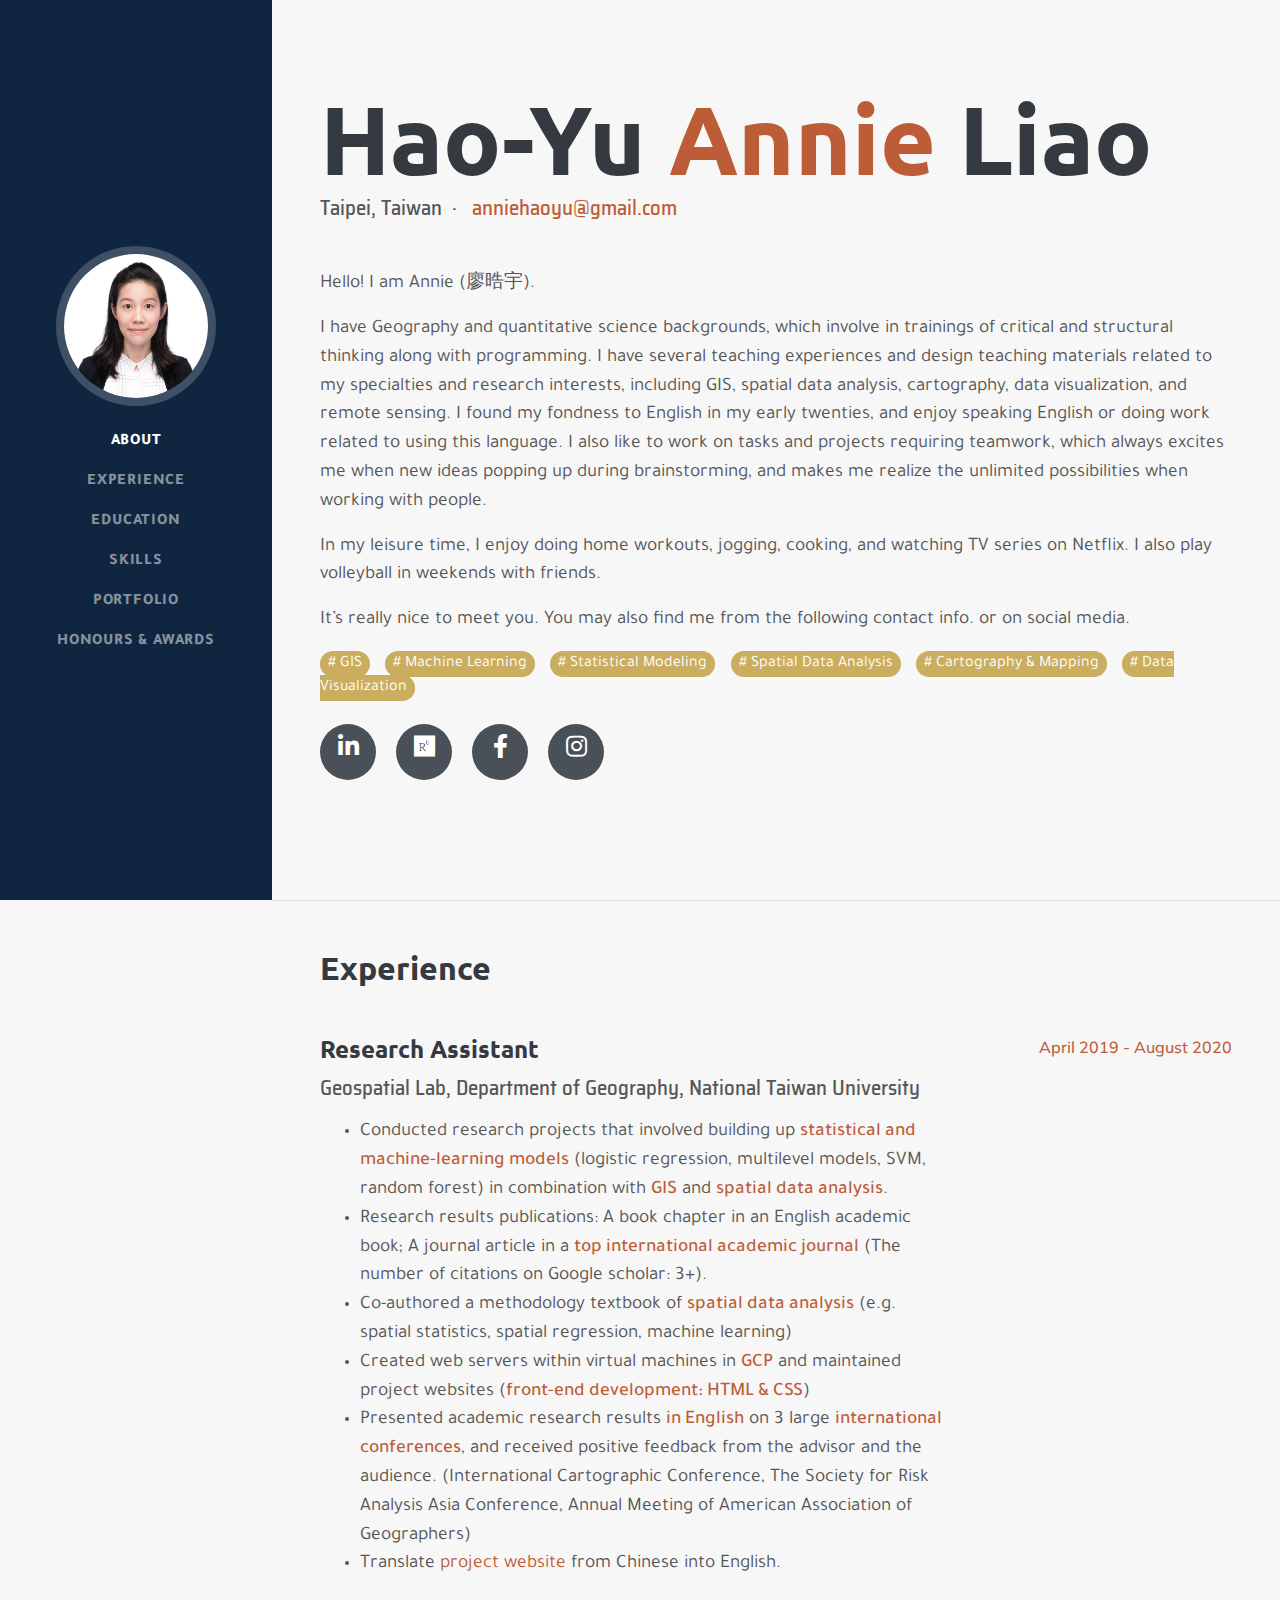
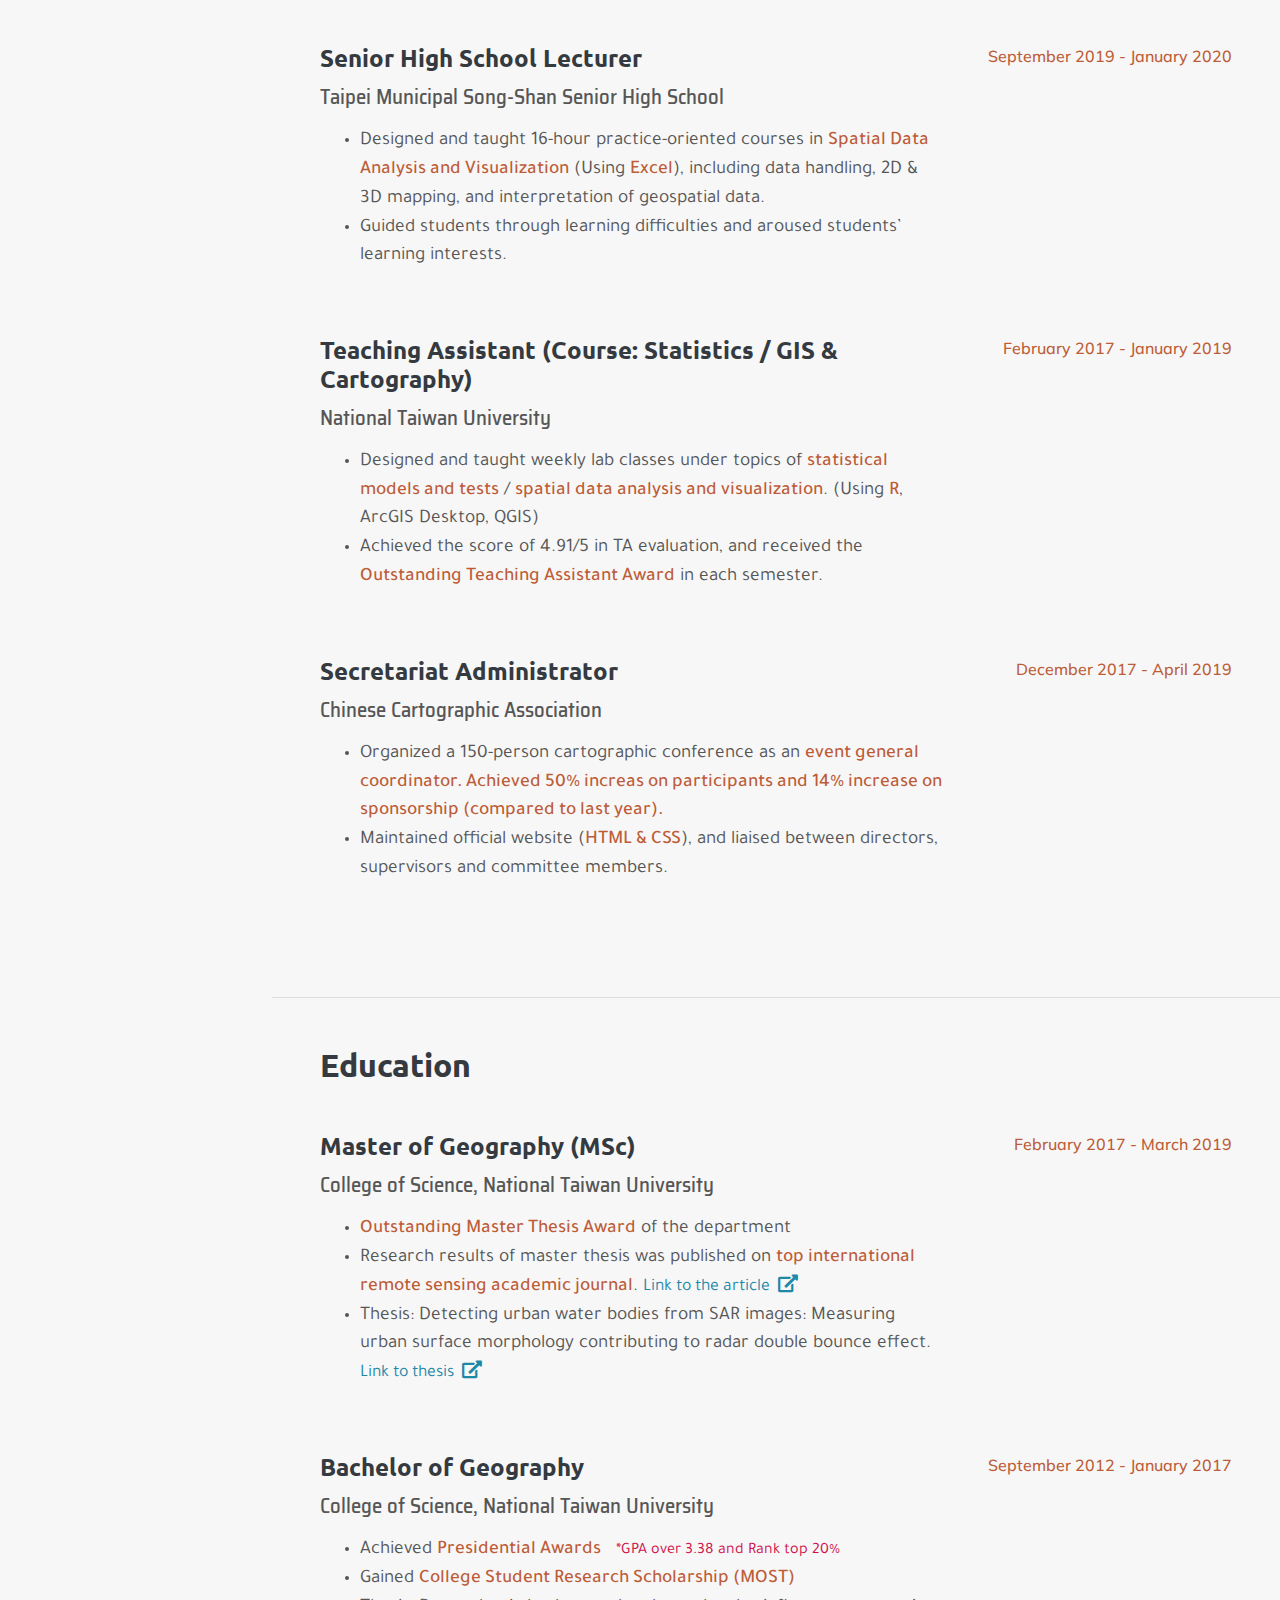
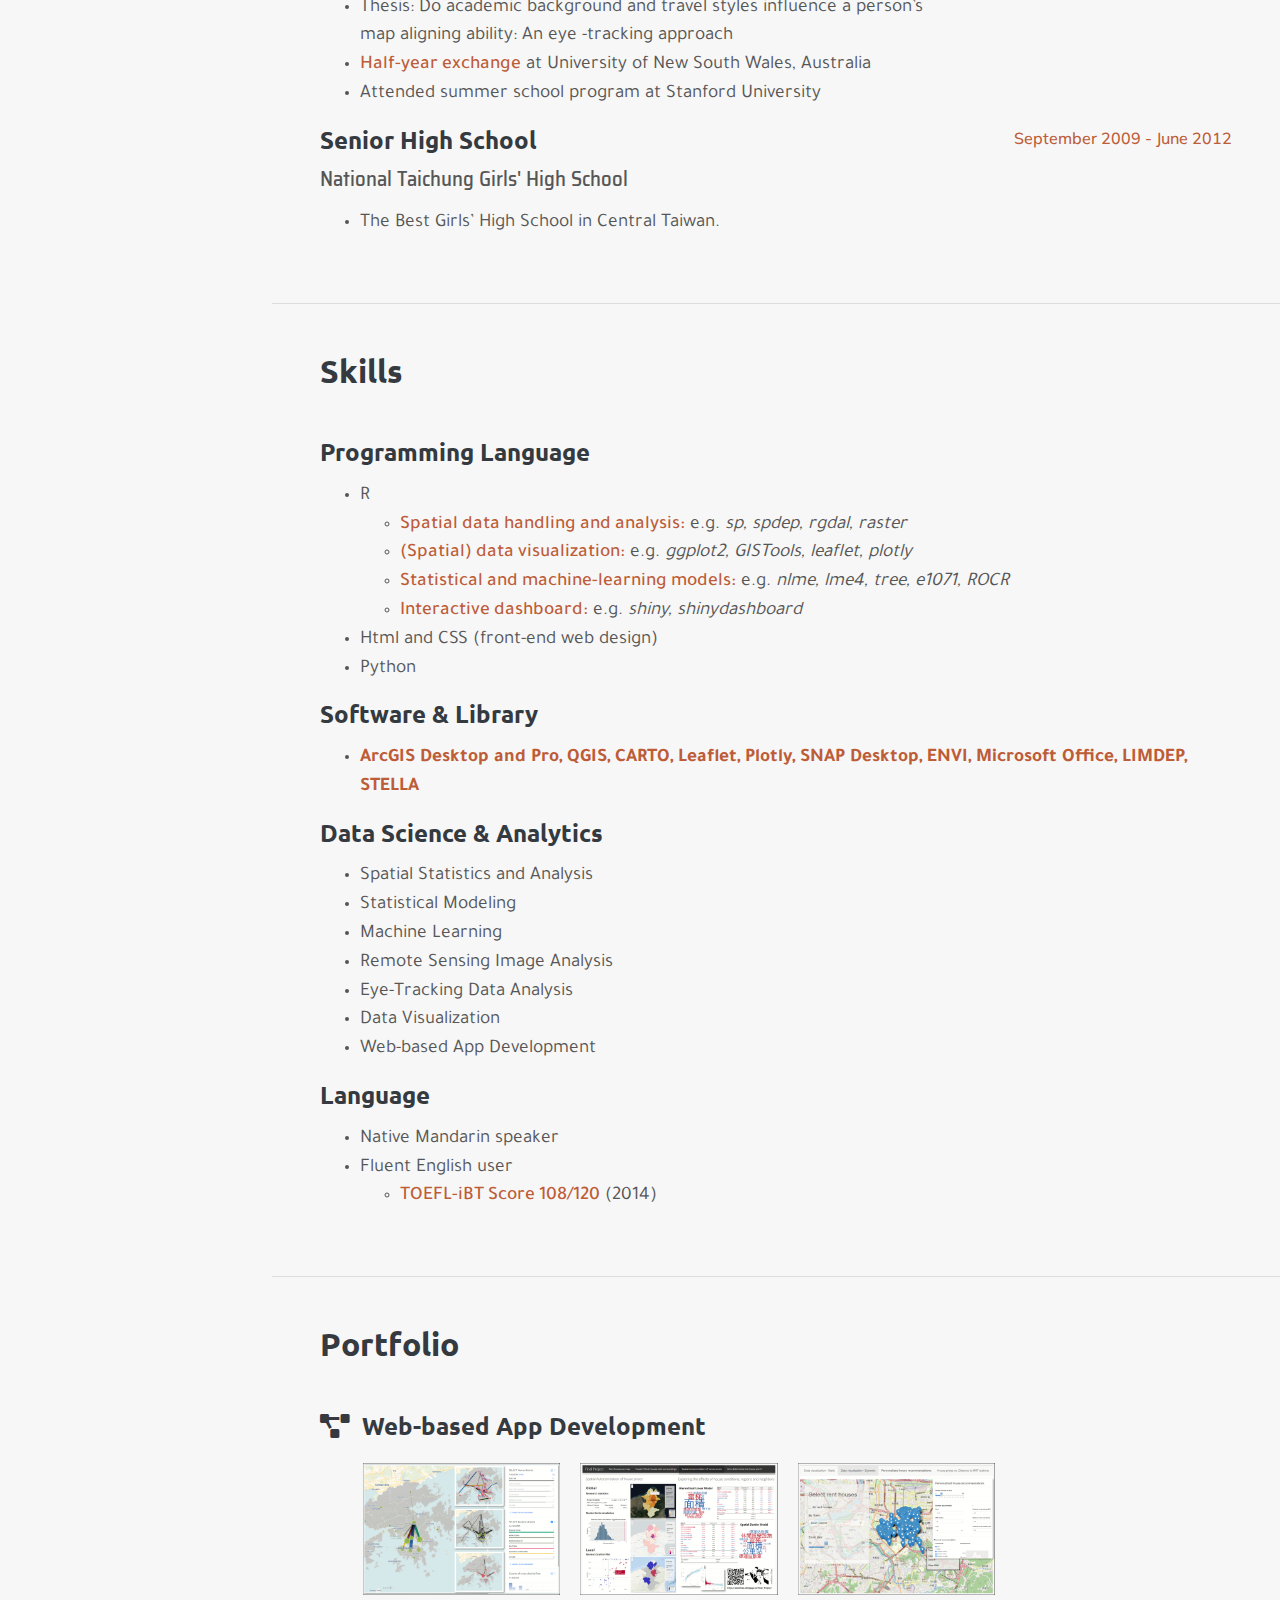
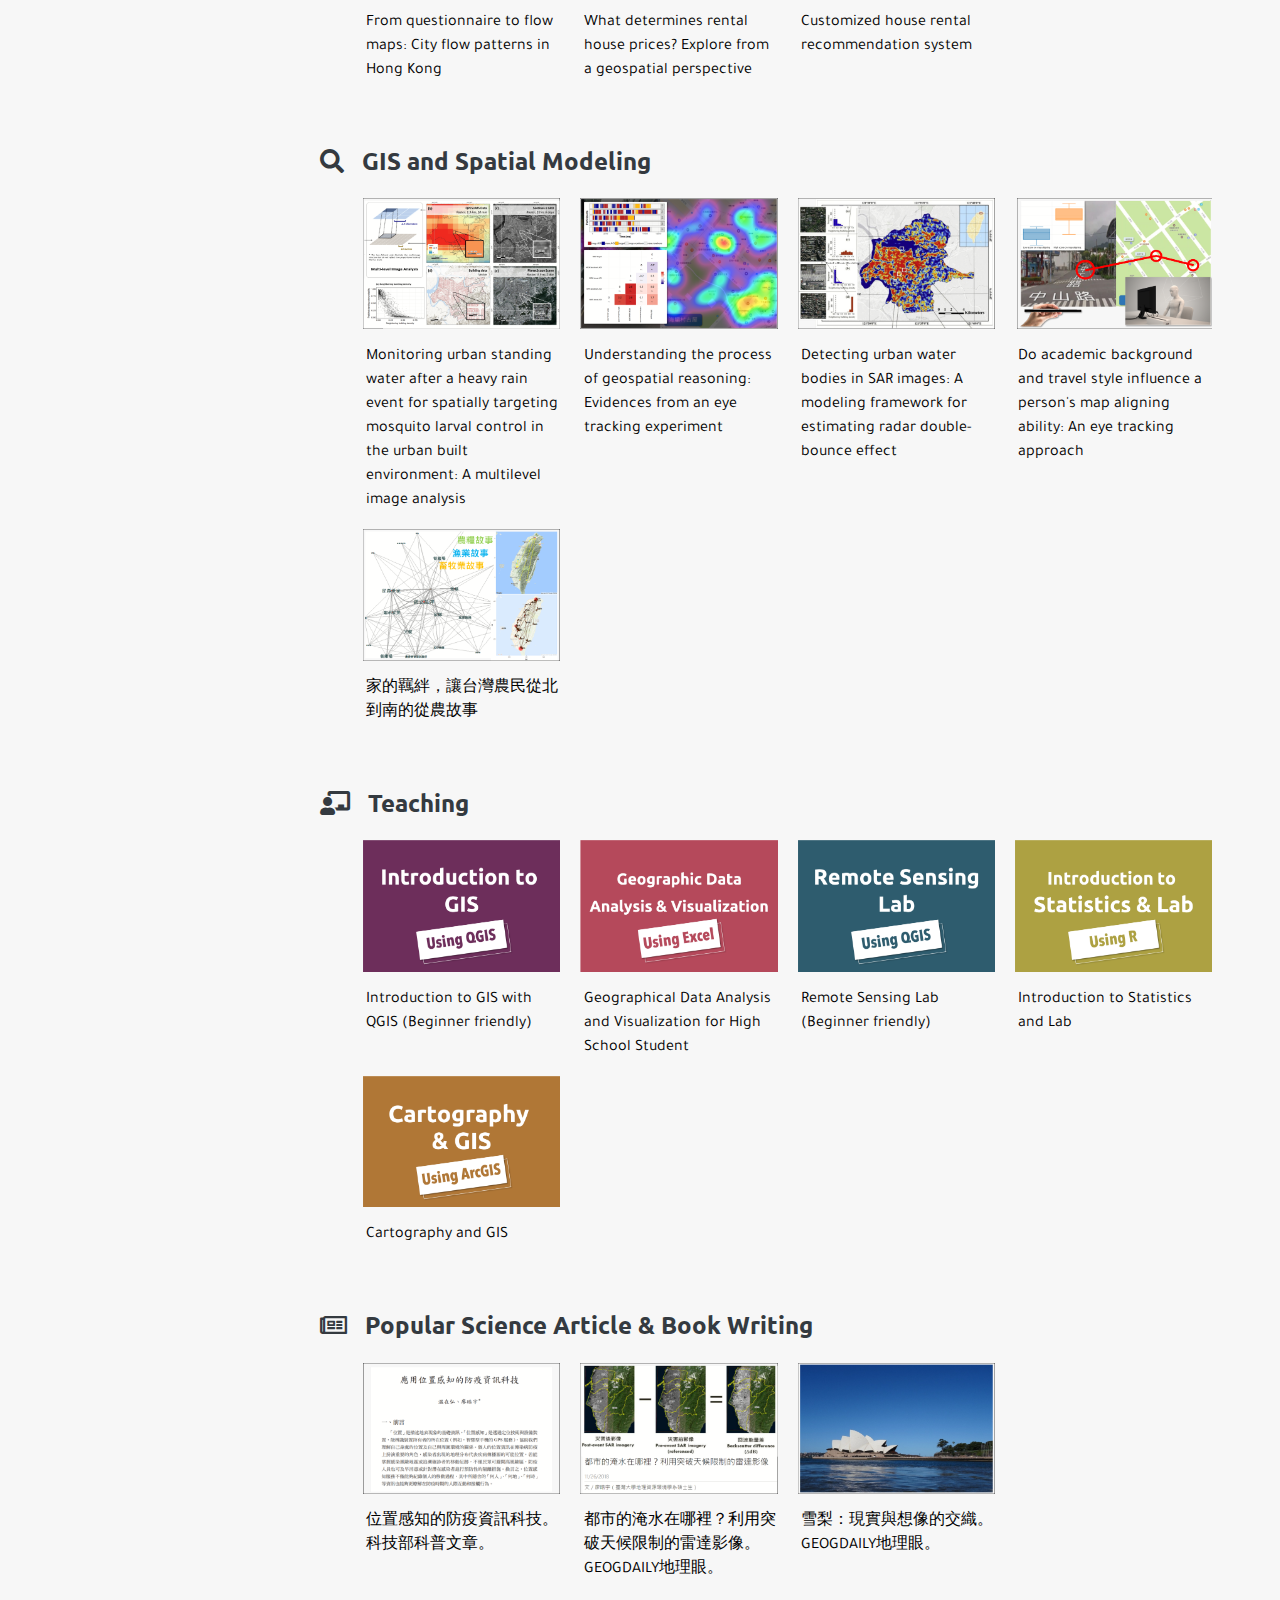
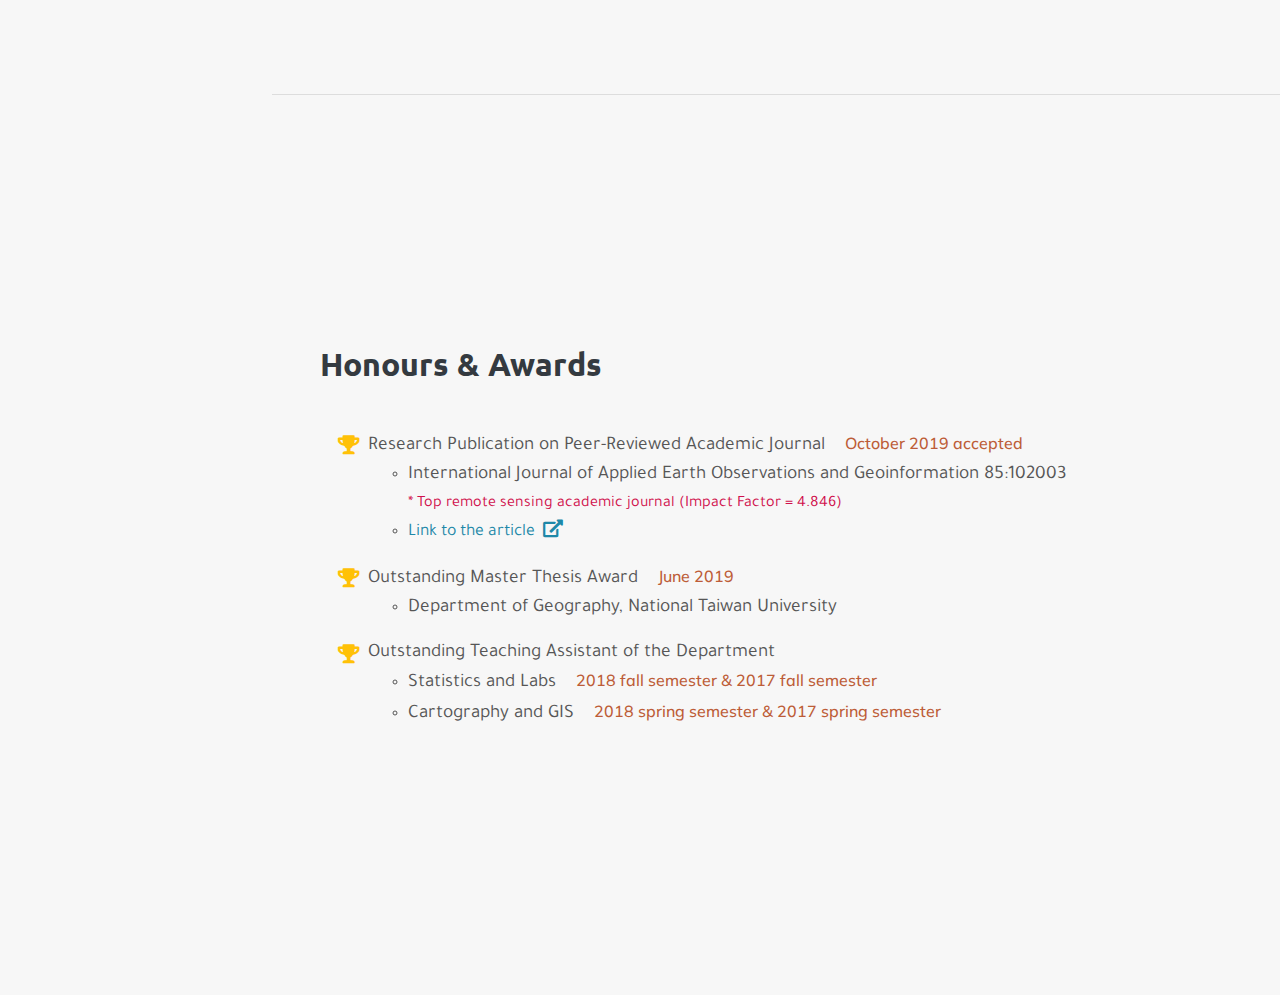
==== commit 927328d1: "Update index.html" ====
--- a/index.html
+++ b/index.html
@@ -151,7 +151,7 @@
             </p>
           </div>
           <div class="resume-date text-md-right">
-            <span class="text-primary">April 2019 - Present</span>
+            <span class="text-primary">April 2019 - August 2020</span>
           </div>
         </div>
 
@@ -1087,7 +1087,7 @@
                       </ul>
 
                       <p class = "modal-p mb-0">Download <a class = "file" href = "./files/teaching/rs/rs_slide.pdf" target  = "_blank">&nbsp;lab slides &nbsp;<i class="far fa-folder-open"></i></a>. </p>
-                      <p class = "modal-p mb-0">Download <a class = "data" href = "./files/teaching/rs/rs_data.rar" download>&nbsp;lab data &nbsp;<i class="fas fa-database"></i></a>. </p>
+                      <p class = "modal-p mb-0">Download <a class = "data" href = "https://drive.google.com/file/d/1a-0cTlSPKA1AaE-qzoQdq0sjP09TZMFO/view?usp=sharing" target  = "_blank">&nbsp;lab data &nbsp;<i class="fas fa-database"></i></a>. </p>
                       <p class = "modal-p mb-0">Download <a class = "other" href = "./files/teaching/rs/rs_answer.rar" download>&nbsp;lab answer &nbsp;<i class="far fa-file-alt"></i></a>. </p>
 
 
